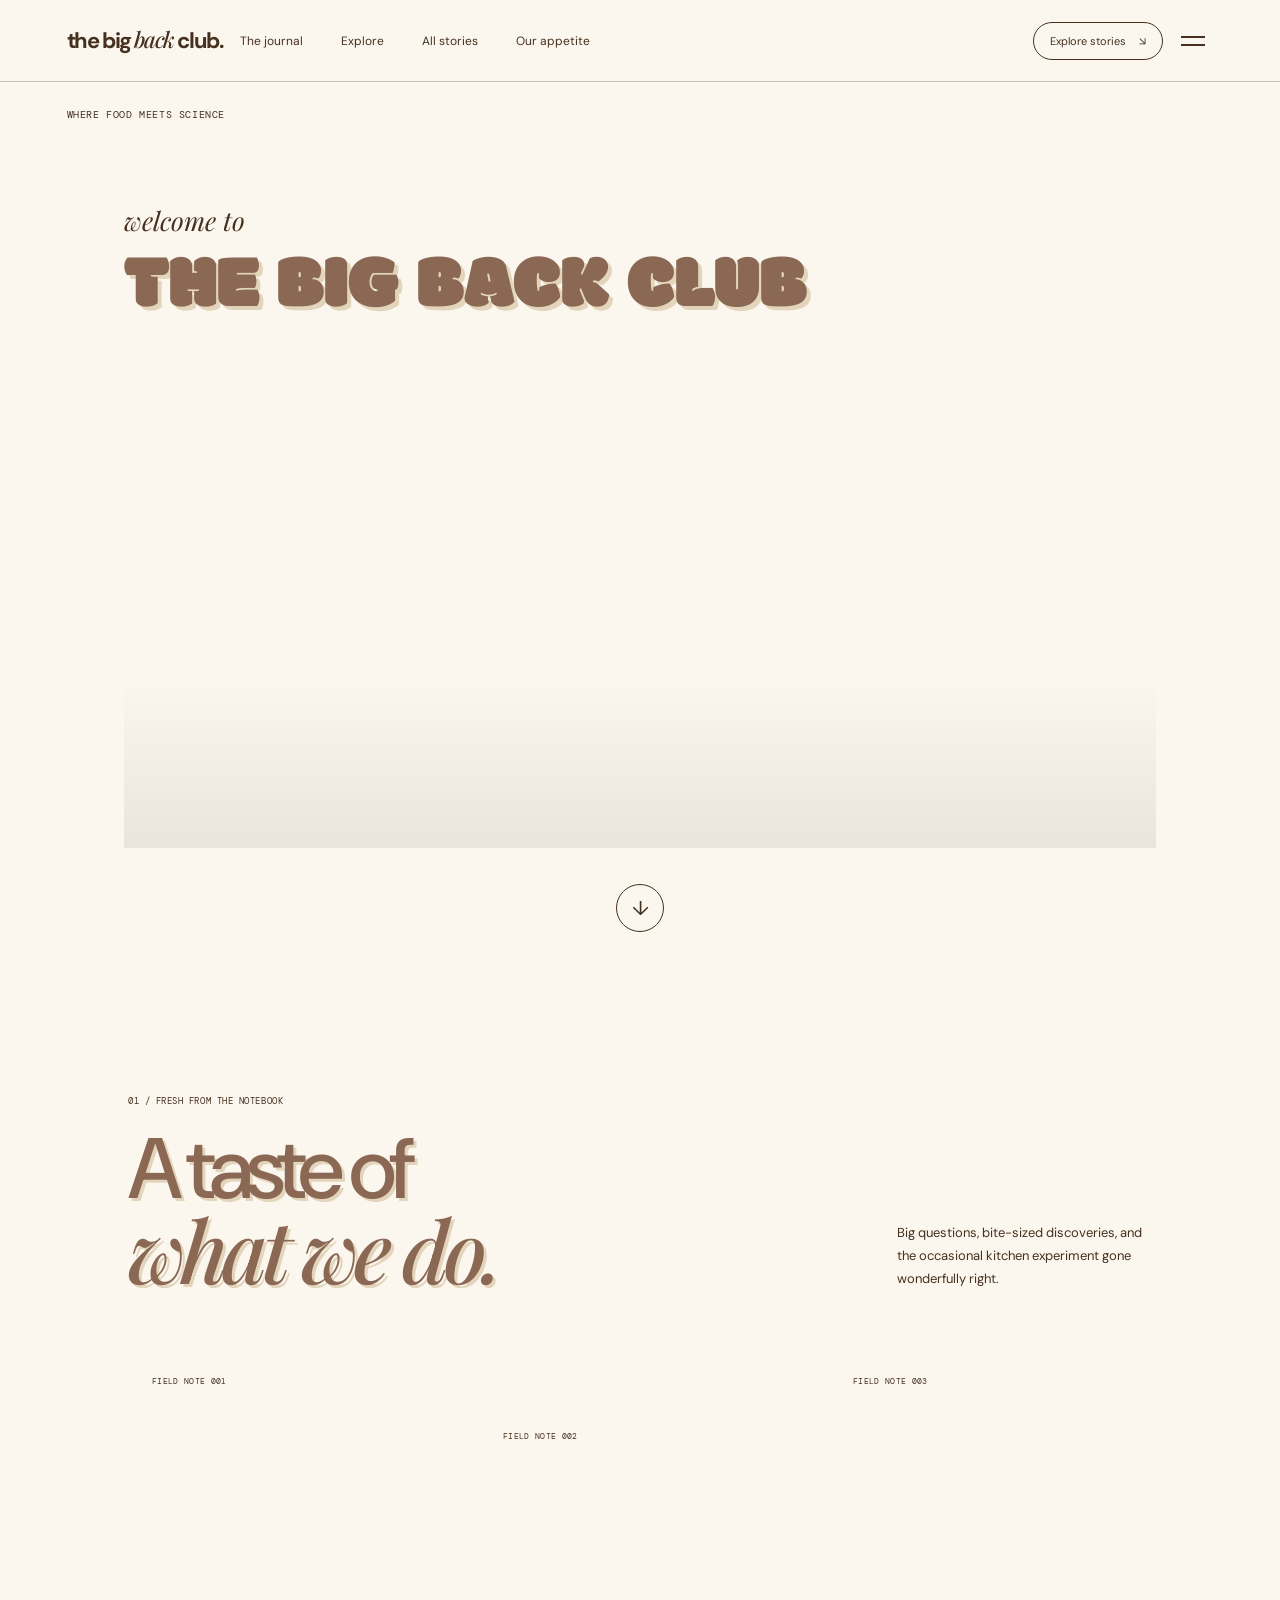
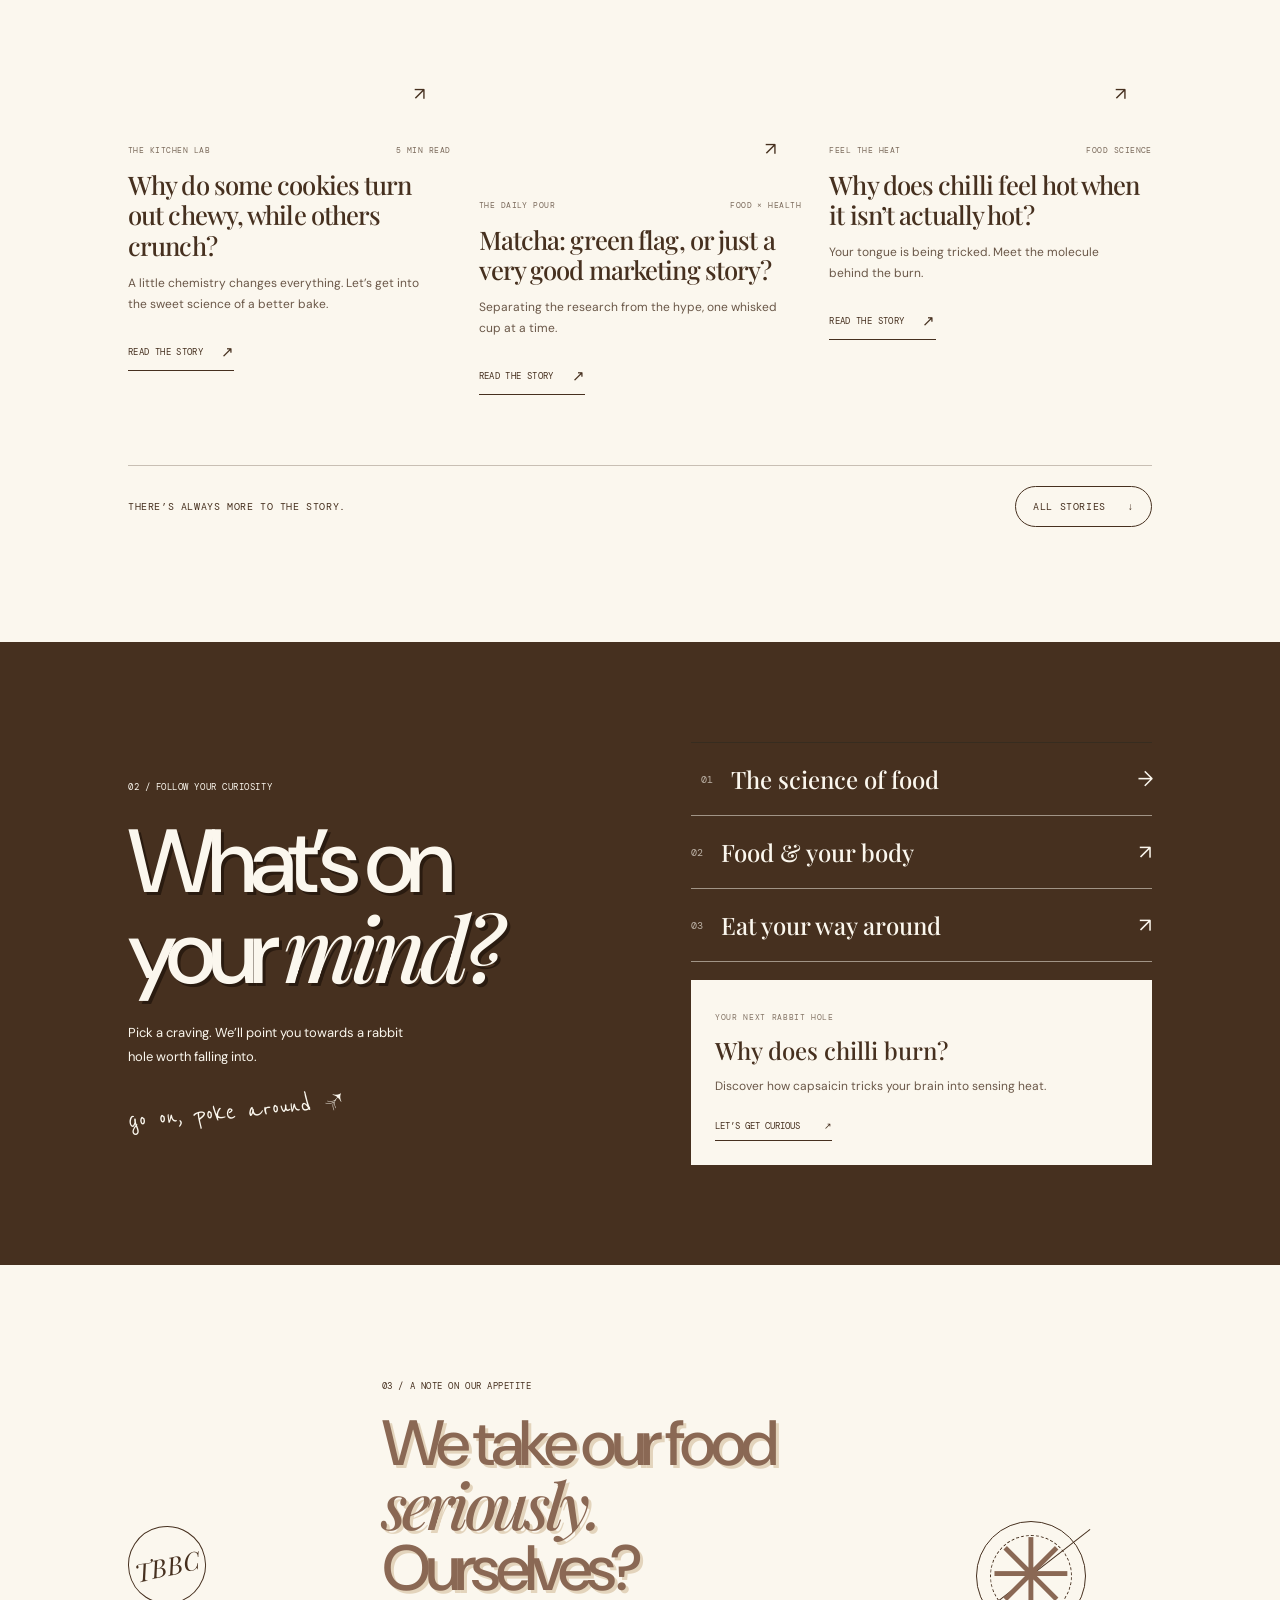
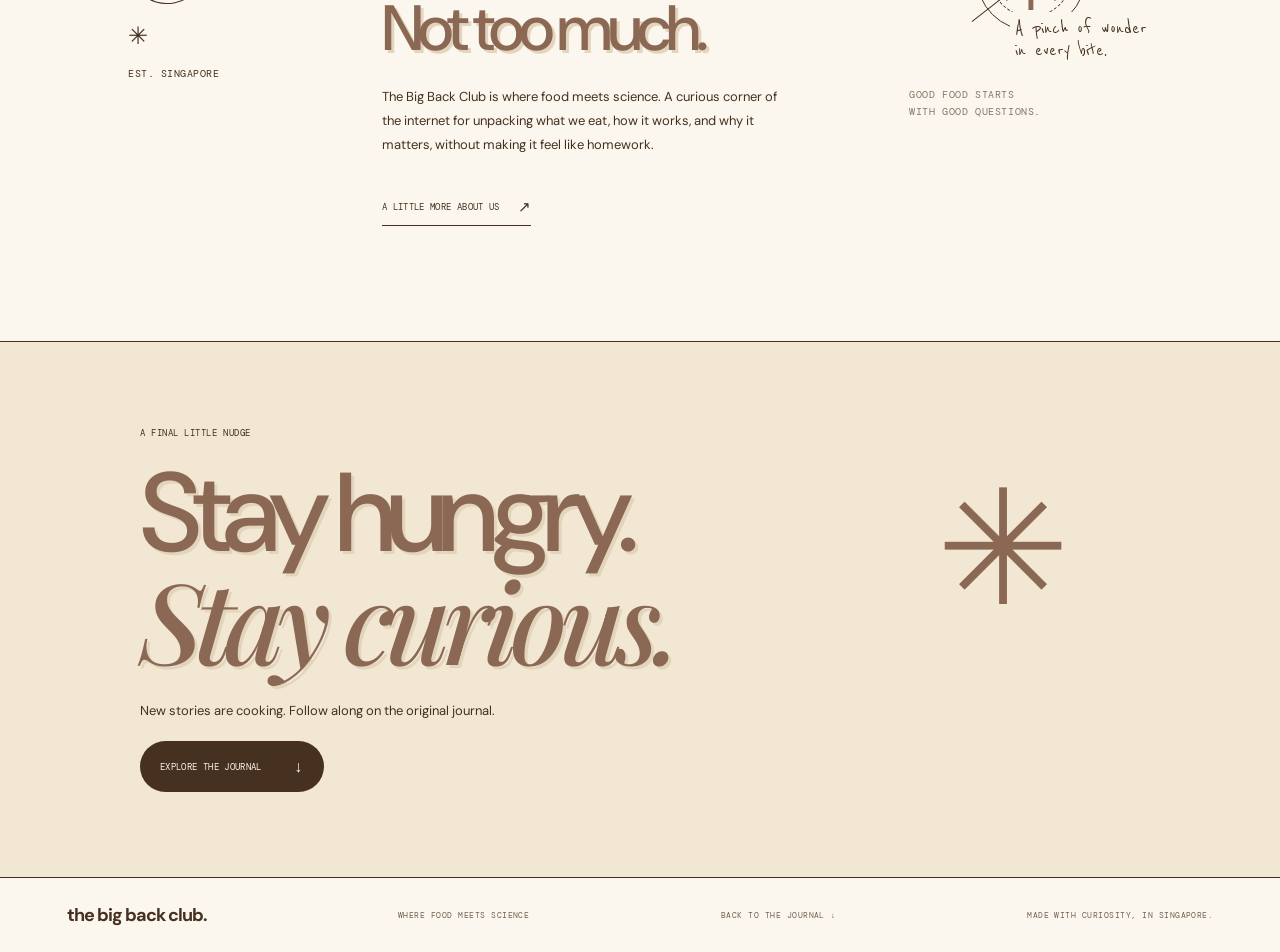
==== index.html @ 8339dbde "Beige and espresso theme, welcome title, side menu, scroll motion, wider reader" ====
<!doctype html>
<html lang="en">
<head>
  <meta charset="utf-8">
  <meta name="viewport" content="width=device-width, initial-scale=1">
  <meta name="theme-color" content="#FBF7EE">
  <meta name="description" content="The Big Back Club: where food meets science. Stories, experiments and ideas for curious eaters.">
  <title>The Big Back Club — Where food meets science</title>
  <link rel="preconnect" href="https://fonts.googleapis.com">
  <link rel="preconnect" href="https://fonts.gstatic.com" crossorigin>
  <link href="https://fonts.googleapis.com/css2?family=DM+Mono:wght@400;500&family=DM+Sans:wght@400;500;600;700&family=Playfair+Display:ital,wght@0,500;0,600;0,700;1,500;1,600&family=Modak&family=Reenie+Beanie&display=swap" rel="stylesheet">
  <link rel="stylesheet" href="styles.css">
  <script src="script.js" defer></script>
</head>
<body>
  <header class="site-header">
    <a class="wordmark" href="#home" aria-label="The Big Back Club home">the big <span>back</span> club<span class="wordmark-dot">.</span></a>
    <nav class="desktop-nav" aria-label="Main navigation">
      <a href="#latest">The journal</a>
      <a href="#explore">Explore</a>
      <a href="#archive">All stories</a>
      <a href="#about">Our appetite</a>
    </nav>
    <a class="header-cta" href="#latest">Explore stories <span>↘</span></a>
    <button class="menu-toggle" aria-label="Open navigation" aria-expanded="false"><span></span><span></span></button>
  </header>
  <main id="home">
    <section class="hero">
      <div class="hero-topline"><span>WHERE FOOD MEETS SCIENCE</span></div>
      <div class="hero-title-wrap">
        <h1><span class="welcome">welcome to</span><br><span class="bubble">the big back club</span></h1>
      </div>
      <div class="hero-visual">
        <div class="hero-photo" role="img" aria-label="Freshly baked golden cookies on a plate"></div>
      </div>
      <div class="hero-bottom"><a class="round-link" href="#latest" aria-label="Scroll to the stories">↓</a></div>
    </section>

    <section class="latest section-pad" id="latest">
      <div class="section-heading reveal">
        <div><span class="eyebrow">01 / FRESH FROM THE NOTEBOOK</span><h2>A taste of<br><em>what we do.</em></h2></div>
        <p>Big questions, bite-sized discoveries, and the occasional kitchen experiment gone wonderfully right.</p>
      </div>
      <div class="featured-grid">
        <article class="feature-card reveal" data-category="Food science">
          <a class="feature-image cookie-image" href="#latest" aria-label="Read the journal on WordPress"><span class="image-index">FIELD NOTE 001</span><span class="image-arrow">↗</span></a>
          <div class="card-meta"><span>THE KITCHEN LAB</span><span>5 MIN READ</span></div>
          <h3><a href="#latest">Why do some cookies turn out chewy, while others crunch?</a></h3>
          <p>A little chemistry changes everything. Let’s get into the sweet science of a better bake.</p>
          <a class="text-link" href="#latest">READ THE STORY <span>↗</span></a>
        </article>
        <article class="feature-card offset-card reveal" data-category="Food Health">
          <a class="feature-image matcha-image" href="#latest" aria-label="Explore food and health stories"><span class="image-index">FIELD NOTE 002</span><span class="image-arrow">↗</span></a>
          <div class="card-meta"><span>THE DAILY POUR</span><span>FOOD × HEALTH</span></div>
          <h3><a href="#latest">Matcha: green flag, or just a very good marketing story?</a></h3>
          <p>Separating the research from the hype, one whisked cup at a time.</p>
          <a class="text-link" href="#latest">READ THE STORY <span>↗</span></a>
        </article>
        <article class="feature-card reveal" data-category="Food science">
          <a class="feature-image chilli-image" href="#latest" aria-label="Explore the science of spicy food"><span class="image-index">FIELD NOTE 003</span><span class="image-arrow">↗</span></a>
          <div class="card-meta"><span>FEEL THE HEAT</span><span>FOOD SCIENCE</span></div>
          <h3><a href="#latest">Why does chilli feel hot when it isn’t actually hot?</a></h3>
          <p>Your tongue is being tricked. Meet the molecule behind the burn.</p>
          <a class="text-link" href="#latest">READ THE STORY <span>↗</span></a>
        </article>
      </div>
      <div class="latest-footer reveal"><span>THERE’S ALWAYS MORE TO THE STORY.</span><a href="#archive" class="outline-link">ALL STORIES <span>↓</span></a></div>
    </section>

    <section class="archive section-pad" id="archive" hidden>
      <div class="section-heading">
        <div><span class="eyebrow">ALL STORIES / <span class="archive-count"></span></span><h2>Every story,<br><em>in one place.</em></h2></div>
        <div class="archive-filters" role="group" aria-label="Filter stories by category"></div>
      </div>
      <div class="archive-grid"></div>
    </section>

    <section class="curiosity-section" id="explore">
      <div class="curiosity-inner">
        <div class="curiosity-copy reveal"><span class="eyebrow">02 / FOLLOW YOUR CURIOSITY</span><h2>What’s on<br>your <em>mind?</em></h2><p>Pick a craving. We’ll point you towards a rabbit hole worth falling into.</p><span class="hand-note">go on, poke around ↗</span></div>
        <div class="topic-picker reveal" role="group" aria-label="Choose a topic">
          <button class="topic-option active" data-topic="science"><span class="topic-number">01</span><span class="topic-title">The science of food</span><span class="topic-icon">↗</span></button>
          <button class="topic-option" data-topic="health"><span class="topic-number">02</span><span class="topic-title">Food & your body</span><span class="topic-icon">↗</span></button>
          <button class="topic-option" data-topic="travel"><span class="topic-number">03</span><span class="topic-title">Eat your way around</span><span class="topic-icon">↗</span></button>
          <div class="topic-result" aria-live="polite"><span class="result-label">YOUR NEXT RABBIT HOLE</span><p class="result-title">Why does chilli burn?</p><p class="result-description">Discover how capsaicin tricks your brain into sensing heat.</p><a class="result-link" href="#latest">LET’S GET CURIOUS <span>↗</span></a></div>
        </div>
      </div>
    </section>

    <section class="about-strip section-pad" id="about">
      <div class="about-mark reveal"><span>TBBC</span><span>✳</span><span>EST. SINGAPORE</span></div>
      <div class="about-copy reveal"><span class="eyebrow">03 / A NOTE ON OUR APPETITE</span><h2>We take our food<br><em>seriously.</em> Ourselves?<br>Not too much.</h2><p>The Big Back Club is where food meets science. A curious corner of the internet for unpacking what we eat, how it works, and why it matters, without making it feel like homework.</p><a class="text-link" href="#latest">A LITTLE MORE ABOUT US <span>↗</span></a></div>
      <div class="about-aside reveal"><div class="mini-illustration" aria-hidden="true"><span class="mini-sun">✳</span><span class="mini-circle"></span><span class="mini-line"></span><span class="mini-caption">A pinch of wonder<br>in every bite.</span></div><span class="aside-note">GOOD FOOD STARTS<br>WITH GOOD QUESTIONS.</span></div>
    </section>

    <section class="newsletter">
      <div class="newsletter-inner reveal"><span class="eyebrow">A FINAL LITTLE NUDGE</span><h2>Stay hungry.<br><em>Stay curious.</em></h2><p>New stories are cooking. Follow along on the original journal.</p><a class="dark-button" href="#latest">EXPLORE THE JOURNAL <span>↓</span></a><span class="newsletter-star" aria-hidden="true">✳</span></div>
    </section>
  </main>
  <footer class="site-footer"><a class="footer-wordmark" href="#home">the big back club<span>.</span></a><span>WHERE FOOD MEETS SCIENCE</span><a href="#latest">BACK TO THE JOURNAL ↓</a><span>MADE WITH CURIOSITY, IN SINGAPORE.</span></footer>
  <div class="cursor-note" aria-hidden="true">nice choice!</div>
</body>
</html>
---- styles.css ----
:root{--paper:#f7f4ec;--ink:#242820;--green:#d5e27d;--tomato:#e66b4e;--line:rgba(36,40,32,.22);--serif:"Playfair Display",Georgia,serif;--sans:"DM Sans",Arial,sans-serif;--mono:"DM Mono",monospace}*{box-sizing:border-box}html{scroll-behavior:smooth;scroll-padding-top:90px}body{margin:0;background:var(--paper);color:var(--ink);font-family:var(--sans);-webkit-font-smoothing:antialiased}a{color:inherit;text-decoration:none}button{font:inherit;color:inherit}.announcement{min-height:32px;padding:8px 5.2%;display:flex;align-items:center;gap:9px;background:var(--green);font:10px var(--mono);letter-spacing:.045em}.pulse{width:6px;height:6px;background:var(--ink);border-radius:50%;display:inline-block}.announcement-mark{margin-left:auto;opacity:.7}.site-header{height:82px;padding:0 5.2%;display:flex;align-items:center;justify-content:space-between;border-bottom:1px solid var(--line);position:sticky;top:0;background:rgba(247,244,236,.93);backdrop-filter:blur(12px);z-index:10}.wordmark{font-size:22px;font-weight:700;letter-spacing:-1.4px;line-height:.9}.wordmark span:first-child{font-family:var(--serif);font-style:italic;font-weight:500}.wordmark-dot,.footer-wordmark span{color:var(--tomato)}.desktop-nav{display:flex;gap:38px;font-size:12px}.desktop-nav a{position:relative}.desktop-nav a:after{content:"";position:absolute;bottom:-7px;left:0;width:100%;height:1px;background:var(--ink);transform:scaleX(0);transform-origin:right;transition:transform .3s}.desktop-nav a:hover:after{transform:scaleX(1);transform-origin:left}.header-cta{border:1px solid var(--ink);border-radius:50px;padding:11px 16px;font-size:11px;transition:background .25s,color .25s}.header-cta span{margin-left:10px}.header-cta:hover{background:var(--ink);color:var(--paper)}.menu-toggle{display:none;background:none;border:0}.hero{padding:26px 5.2% 48px;overflow:hidden}.hero-topline,.hero-caption,.card-meta,.eyebrow,.latest-footer,.aside-note,.site-footer>span,.site-footer>a:not(.footer-wordmark){font:10px var(--mono);letter-spacing:.06em}.hero-topline{display:flex;justify-content:space-between;align-items:center}.asterisk{color:var(--tomato);font-size:15px;margin-left:8px}.hero-title-wrap{display:flex;justify-content:space-between;align-items:flex-end;margin:54px 7% 32px 5%}.hero h1{font-size:clamp(76px,11.7vw,164px);font-weight:500;letter-spacing:-.095em;line-height:.79;margin:0}.hero h1 em,.section-heading h2 em,.curiosity-copy h2 em,.about-copy h2 em,.newsletter h2 em{font-family:var(--serif);font-weight:500;letter-spacing:-.07em}.hero h1 em{color:var(--tomato)}.hero-note{width:185px;position:relative;margin:0 3% 9px 0}.note-star{font-size:26px;color:var(--tomato)}.hero-note p{font-size:13px;line-height:1.65;margin:7px 0}.scribble-arrow{font-size:34px;position:absolute;right:-10px;bottom:-34px;transform:rotate(-12deg)}.hero-visual{position:relative;margin:0 5%}.hero-photo{height:clamp(250px,39vw,490px);background-image:linear-gradient(0deg,rgba(25,28,20,.08),transparent 35%),url("https://images.unsplash.com/photo-1499636136210-6f4ee915583e?auto=format&fit=crop&w=2000&q=88");background-size:cover;background-position:center 52%;position:relative;overflow:hidden;transition:background-size .5s}.photo-stamp{position:absolute;top:7%;left:5%;width:100px;height:100px;border-radius:50%;background:var(--green);display:flex;flex-direction:column;align-items:center;justify-content:center;font-size:12px;font-weight:700;line-height:1.1;transform:rotate(-13deg);box-shadow:0 0 0 1px rgba(36,40,32,.18)}.stamp-small{font:6px var(--mono);margin-top:7px}.hero-caption{display:flex;justify-content:space-between;margin-top:12px;font-size:9px}.orbit-label{position:absolute;right:-5%;top:45%;border:1px solid var(--ink);background:var(--paper);width:74px;height:74px;border-radius:50%;display:grid;place-content:center;text-align:center;font:10px var(--mono);line-height:1.2;transform:rotate(12deg)}.hero-bottom{display:flex;align-items:center;justify-content:space-between;margin:36px 5% 0}.hero-bottom p{font-size:14px;line-height:1.6;margin:0}.hero-bottom p em{font-family:var(--serif);font-size:17px}.round-link{width:48px;height:48px;border:1px solid var(--ink);border-radius:50%;display:grid;place-items:center;font-size:20px;transition:transform .3s,background .3s}.round-link:hover{transform:translateY(4px);background:var(--green)}.ticker{overflow:hidden;background:var(--green);padding:15px 0;white-space:nowrap;border-top:1px solid var(--ink);border-bottom:1px solid var(--ink)}.ticker-track{display:flex;justify-content:space-around;align-items:center;gap:30px;min-width:max-content;animation:marquee 26s linear infinite;font:11px var(--mono);letter-spacing:.12em}.ticker-track b{font-size:17px;font-weight:400;color:var(--tomato)}@keyframes marquee{to{transform:translateX(-25%)}}.section-pad{padding:115px 10%}.section-heading{display:flex;align-items:flex-end;justify-content:space-between;margin-bottom:58px}.eyebrow{display:block;font-size:9px;margin-bottom:22px}.section-heading h2,.curiosity-copy h2,.about-copy h2,.newsletter h2{font-size:clamp(48px,6.7vw,86px);font-weight:500;letter-spacing:-.075em;line-height:.94;margin:0}.section-heading h2 em,.about-copy h2 em{color:var(--tomato)}.section-heading>p{max-width:255px;font-size:13px;line-height:1.8;margin:0 0 5px}.featured-grid{display:grid;grid-template-columns:repeat(3,minmax(0,1fr));gap:28px}.feature-card{min-width:0}.offset-card{margin-top:55px}.feature-image{display:block;position:relative;aspect-ratio:4/4.6;overflow:hidden;background-size:cover;background-position:center;transition:transform .5s}.feature-image:before{content:"";position:absolute;inset:0;background:rgba(36,40,32,0);transition:background .35s}.feature-image:hover:before{background:rgba(36,40,32,.08)}.feature-image:hover{transform:translateY(-5px)}.cookie-image{background-image:url("https://images.unsplash.com/photo-1499636136210-6f4ee915583e?auto=format&fit=crop&w=900&q=85")}.matcha-image{background-image:url("https://images.unsplash.com/photo-1515823064-d6e0c04616a7?auto=format&fit=crop&w=900&q=85")}.chilli-image{background-image:url("https://images.unsplash.com/photo-1588252303782-cb80119abd6d?auto=format&fit=crop&w=900&q=85")}.image-index{position:absolute;top:14px;left:14px;background:var(--paper);padding:8px 10px;font:8px var(--mono);letter-spacing:.04em}.image-arrow{position:absolute;right:13px;bottom:13px;width:36px;height:36px;display:grid;place-items:center;border-radius:50%;background:var(--green);font-size:18px;transition:transform .25s}.feature-image:hover .image-arrow{transform:rotate(45deg)}.card-meta{display:flex;justify-content:space-between;gap:8px;font-size:8px;opacity:.7;margin-top:20px}.feature-card h3{font:500 clamp(20px,2vw,27px)/1.2 var(--serif);letter-spacing:-.035em;margin:14px 0 10px}.feature-card h3 a:hover{color:#a94a34}.feature-card>p{font-size:12px;line-height:1.75;opacity:.8;max-width:300px}.text-link{display:inline-flex;gap:18px;align-items:center;font:9px var(--mono);letter-spacing:.04em;border-bottom:1px solid var(--ink);padding:0 0 8px;margin-top:15px}.text-link span{font-size:15px;transition:transform .2s}.text-link:hover span{transform:translate(3px,-3px)}.latest-footer{margin-top:70px;padding-top:20px;border-top:1px solid var(--line);display:flex;align-items:center;justify-content:space-between}.outline-link{border:1px solid var(--ink);padding:13px 17px;border-radius:40px;transition:background .25s,color .25s}.outline-link span{margin-left:15px}.outline-link:hover{background:var(--ink);color:var(--paper)}.curiosity-section{background:var(--tomato);padding:100px 10%;position:relative;overflow:hidden}.curiosity-inner{max-width:1100px;margin:auto;display:grid;grid-template-columns:1fr 1fr;gap:10%;align-items:center;position:relative}.curiosity-copy .eyebrow{margin-bottom:27px}.curiosity-copy h2{font-size:clamp(58px,7vw,92px)}.curiosity-copy h2 em{color:var(--paper)}.curiosity-copy>p{max-width:300px;font-size:13px;line-height:1.8;margin-top:26px}.hand-note{display:inline-block;font:italic 16px var(--serif);transform:rotate(-5deg);margin-top:15px}.topic-picker{border-top:1px solid rgba(36,40,32,.45)}.topic-option{width:100%;display:flex;align-items:center;gap:18px;text-align:left;padding:20px 0;background:none;border:0;border-bottom:1px solid rgba(36,40,32,.45);cursor:pointer;transition:padding .25s}.topic-option:hover,.topic-option.active{padding-left:10px}.topic-number{font:10px var(--mono);opacity:.65}.topic-title{font:500 clamp(18px,2vw,24px) var(--serif);flex:1}.topic-icon{font-size:20px;transition:transform .2s}.topic-option.active .topic-icon{transform:rotate(45deg)}.topic-result{padding:24px;background:var(--paper);margin-top:18px;transition:transform .3s}.result-label{font:8px var(--mono);letter-spacing:.08em;opacity:.65}.result-title{font:500 24px/1.15 var(--serif);margin:12px 0 7px}.result-description{font-size:12px;line-height:1.6;opacity:.8}.result-link{display:inline-flex;justify-content:space-between;gap:24px;font:9px var(--mono);border-bottom:1px solid var(--ink);padding-bottom:8px;margin-top:12px}.decor-doodle{position:absolute;font:italic 250px var(--serif);opacity:.09;right:-8%;bottom:-20%;transform:rotate(15deg);pointer-events:none}.about-strip{display:grid;grid-template-columns:.6fr 1.5fr .8fr;gap:7%;align-items:center}.about-mark{display:flex;flex-direction:column;gap:10px;align-items:flex-start;font:10px var(--mono);letter-spacing:.05em}.about-mark span:first-child{font-size:25px;font-family:var(--serif);font-style:italic;border:1px solid var(--ink);border-radius:50%;width:78px;height:78px;display:grid;place-items:center;transform:rotate(-12deg)}.about-mark span:nth-child(2){font-size:24px;color:var(--tomato);margin:6px 0}.about-copy h2{font-size:clamp(40px,5vw,65px)}.about-copy>p{font-size:13px;line-height:1.85;max-width:410px;margin:25px 0}.about-aside{align-self:stretch;display:flex;flex-direction:column;justify-content:center;gap:20px}.mini-illustration{height:180px;position:relative;display:grid;place-items:center}.mini-circle{width:110px;height:110px;border:1px solid var(--ink);border-radius:50%;position:absolute}.mini-circle:after{content:"";position:absolute;inset:13px;border:1px dashed var(--ink);border-radius:50%}.mini-sun{font-size:100px;color:var(--green);z-index:1;text-shadow:1px 1px var(--ink),-1px -1px var(--ink)}.mini-line{position:absolute;width:150px;height:1px;background:var(--ink);transform:rotate(-38deg)}.mini-caption{position:absolute;bottom:0;right:0;background:var(--paper);font:italic 13px/1.35 var(--serif);padding:5px}.aside-note{font-size:8px;line-height:1.7;opacity:.65}.newsletter{background:var(--green);padding:85px 10%;border-top:1px solid var(--ink);border-bottom:1px solid var(--ink)}.newsletter-inner{max-width:1000px;margin:auto;position:relative}.newsletter h2{font-size:clamp(64px,9vw,112px)}.newsletter h2 em{color:var(--tomato)}.newsletter-inner>p{font-size:13px;margin:22px 0}.dark-button{display:inline-flex;align-items:center;gap:32px;background:var(--ink);color:var(--paper);border-radius:40px;padding:15px 20px;font:9px var(--mono);letter-spacing:.04em;transition:transform .25s,background .25s}.dark-button:hover{transform:translateY(-3px);background:#444a3a}.dark-button span{font-size:16px}.newsletter-star{position:absolute;right:7%;top:5%;font-size:clamp(80px,13vw,160px);color:var(--tomato);animation:slowspin 28s linear infinite}@keyframes slowspin{to{transform:rotate(360deg)}}.site-footer{padding:25px 5.2%;display:flex;align-items:center;justify-content:space-between;gap:20px;flex-wrap:wrap}.footer-wordmark{font-size:18px;font-weight:700;letter-spacing:-1px}.site-footer>span,.site-footer>a:not(.footer-wordmark){font-size:8px;opacity:.75}.cursor-note{position:fixed;z-index:20;bottom:20px;right:20px;background:var(--ink);color:var(--paper);padding:10px 14px;border-radius:30px;font:10px var(--mono);opacity:0;transform:translateY(8px);pointer-events:none;transition:opacity .2s,transform .2s}.cursor-note.show{opacity:1;transform:translateY(0)}.reveal{opacity:0;transform:translateY(24px);transition:opacity .75s ease,transform .75s cubic-bezier(.2,.7,.2,1)}.reveal.is-visible{opacity:1;transform:translateY(0)}.feature-card:nth-child(2){transition-delay:.1s}.feature-card:nth-child(3){transition-delay:.2s}@media(min-width:1200px){.hero h1{font-size:clamp(150px,11vw,190px)}}@media(max-width:800px){.section-pad{padding:85px 7%}.hero{padding-left:5%;padding-right:5%}.hero-title-wrap{margin:48px 2% 30px}.hero-note{width:155px;margin-right:0}.hero h1{font-size:clamp(70px,12vw,110px)}.hero-visual{margin:0 2%}.hero-photo{height:380px}.featured-grid{gap:18px}.feature-card h3{font-size:22px}.curiosity-section{padding:80px 7%}.about-strip{grid-template-columns:.5fr 1.5fr;gap:30px}.about-aside{grid-column:2;display:grid;grid-template-columns:1fr 1fr;align-items:center}.mini-illustration{height:140px}.site-footer{justify-content:center;text-align:center}.site-footer>*{flex:0 0 40%}}@media(max-width:600px){.announcement{font-size:8px;padding:8px 4%}.announcement-mark{font-size:7px}.site-header{height:68px;padding:0 5%}.wordmark{font-size:20px}.desktop-nav{display:none;position:absolute;top:67px;left:0;right:0;background:var(--paper);padding:24px 5%;border-bottom:1px solid var(--line);flex-direction:column;gap:22px}.desktop-nav.open{display:flex}.header-cta{font-size:9px;padding:10px 12px;margin-left:auto;margin-right:12px}.header-cta span{margin-left:4px}.menu-toggle{display:flex;width:28px;height:30px;flex-direction:column;justify-content:center;gap:6px;padding:0}.menu-toggle span{height:1px;width:22px;background:var(--ink);display:block}.hero{padding-top:22px;padding-bottom:35px}.hero-topline{font-size:8px}.hero-topline>span:last-child{max-width:45%;text-align:right}.hero-title-wrap{display:block;margin:47px 1% 24px}.hero h1{font-size:clamp(72px,16vw,105px)}.hero-note{width:205px;margin:28px 0 0 auto}.hero-note p{font-size:12px}.scribble-arrow{right:-4px;bottom:-22px}.hero-photo{height:300px;background-position:55% center}.photo-stamp{width:78px;height:78px;top:6%;left:4%;font-size:10px}.stamp-small{font-size:5px}.hero-caption{font-size:7px;gap:8px}.hero-caption span:nth-child(2){max-width:45%;text-align:center}.orbit-label{width:58px;height:58px;font-size:8px;right:-3%;top:auto;bottom:13%}.hero-bottom{margin:27px 1% 0}.hero-bottom p{font-size:12px}.hero-bottom p em{font-size:15px}.round-link{width:40px;height:40px}.ticker{padding:12px 0}.ticker-track{font-size:9px;gap:20px}.section-pad{padding:72px 6%}.section-heading{display:block;margin-bottom:35px}.section-heading h2{font-size:64px}.section-heading>p{margin-top:22px;max-width:300px}.featured-grid{grid-template-columns:1fr;gap:42px}.offset-card{margin-top:0}.feature-image{aspect-ratio:1.18}.card-meta{margin-top:15px}.feature-card h3{font-size:28px;max-width:400px}.feature-card>p{font-size:13px}.latest-footer{margin-top:45px;align-items:flex-start;gap:15px;font-size:8px}.outline-link{font-size:8px;padding:12px;white-space:nowrap}.outline-link span{margin-left:6px}.curiosity-section{padding:70px 6%}.curiosity-inner{grid-template-columns:1fr;gap:40px}.curiosity-copy h2{font-size:74px}.curiosity-copy>p{margin-top:18px}.topic-title{font-size:22px}.decor-doodle{font-size:170px;right:-7%;bottom:36%}.about-strip{grid-template-columns:1fr;gap:25px;padding-top:75px;padding-bottom:75px}.about-mark{flex-direction:row;align-items:center;gap:12px}.about-mark span:first-child{width:60px;height:60px;font-size:20px}.about-mark span:nth-child(2){margin:0}.about-copy h2{font-size:55px}.about-copy>p{font-size:13px}.about-aside{grid-column:auto;grid-template-columns:1fr 1fr;gap:15px}.mini-illustration{height:140px}.newsletter{padding:65px 6%}.newsletter h2{font-size:72px}.newsletter-star{font-size:75px;right:0;top:0}.newsletter-inner>p{max-width:240px;line-height:1.7}.site-footer{padding:25px 6%;gap:20px}.site-footer>*{flex-basis:42%}.site-footer>span,.site-footer>a:not(.footer-wordmark){font-size:7px}.reveal{transform:translateY(16px)}}@media(prefers-reduced-motion:reduce){*,*:before,*:after{scroll-behavior:auto!important;animation-duration:.01ms!important;animation-iteration-count:1!important;transition-duration:.01ms!important}.reveal{opacity:1;transform:none}}
/* Custom article reader: WordPress provides the writing, this site owns the reading experience. */
.reader-loading{min-height:55vh;padding:12vh 10%;display:flex;flex-direction:column;align-items:flex-start;justify-content:center}
.reader-loading h1{font:500 clamp(42px,7vw,88px)/.98 var(--serif);letter-spacing:-.06em;max-width:850px}
.reader-loading p{max-width:500px;line-height:1.8}
.reader-page{padding:26px 0 0}
.reader-topline{padding:0 6%;display:flex;justify-content:space-between;gap:20px;font:9px var(--mono);letter-spacing:.07em}
.reader-topline a{border-bottom:1px solid var(--ink);padding-bottom:7px}
.reader-heading{max-width:940px;padding:90px 8% 55px;margin:auto}
.reader-heading .eyebrow{margin-bottom:28px}
.reader-heading h1{font:500 clamp(48px,8vw,104px)/.98 var(--serif);letter-spacing:-.065em;margin:0;max-width:1000px}
.reader-deck{font-size:clamp(15px,1.6vw,19px);line-height:1.8;max-width:660px;margin:28px 0}
.reader-byline{display:flex;justify-content:space-between;gap:15px;border-top:1px solid var(--line);padding-top:16px;margin-top:35px;font:9px var(--mono);letter-spacing:.07em}
.reader-cover{margin:0 6%;height:clamp(260px,52vw,650px);overflow:hidden;background:#e7e2d7}
.reader-cover img{width:100%;height:100%;object-fit:cover;display:block}
.reader-content-wrap{display:grid;grid-template-columns:minmax(120px, .55fr) minmax(0, 1.4fr);gap:8%;max-width:1020px;margin:85px auto 100px;padding:0 7%}
.reader-side-note{align-self:start;position:sticky;top:115px;display:flex;flex-direction:column;gap:18px;font:9px var(--mono);letter-spacing:.06em}
.reader-side-note span:nth-child(2){font:italic 17px/1.45 var(--serif);letter-spacing:0}
.reader-side-note a{margin-top:8px;border-bottom:1px solid var(--ink);padding-bottom:8px;width:max-content}
.reader-content{font-size:17px;line-height:1.9;overflow-wrap:anywhere}
.reader-content>*:first-child{margin-top:0}
.reader-content p{margin:0 0 1.6em}
.reader-content h2{font:500 clamp(30px,4vw,45px)/1.12 var(--serif);letter-spacing:-.04em;margin:2em 0 .65em}
.reader-content h3{font:500 27px/1.2 var(--serif);margin:1.7em 0 .6em}
.reader-content a{color:#a94a34;text-decoration:underline;text-underline-offset:3px}
.reader-content img{max-width:100%;height:auto}
.reader-content figure{margin:2em 0}
.reader-content figcaption{font:10px var(--mono);line-height:1.6;opacity:.7;margin-top:8px}
.reader-content blockquote{border-left:2px solid var(--tomato);padding:4px 0 4px 22px;margin:2em 0;font:italic 23px/1.5 var(--serif)}
.reader-content ul,.reader-content ol{padding-left:1.4em;margin:0 0 1.6em}
.reader-content li{padding-left:.3em;margin:.35em 0}
.reader-content table{border-collapse:collapse;max-width:100%;font-size:14px}
.reader-content th,.reader-content td{border:1px solid var(--line);padding:8px;text-align:left}
.reader-content iframe{max-width:100%}
.reader-end{background:var(--green);padding:65px 8%;display:flex;align-items:center;justify-content:center;flex-direction:column;text-align:center;gap:15px;border-top:1px solid var(--ink)}
.reader-end-star{font-size:45px;color:var(--tomato)}
.reader-end p{font:italic clamp(28px,4vw,46px) var(--serif);margin:0 0 8px}
.reader-end .dark-button{margin-top:5px}
@media(max-width:650px){.reader-topline{font-size:8px;padding:0 5%}.reader-topline span{max-width:45%;text-align:right}.reader-heading{padding:65px 6% 38px}.reader-heading h1{font-size:clamp(43px,12vw,68px)}.reader-deck{font-size:15px}.reader-byline{font-size:8px}.reader-cover{margin:0 5%;height:300px}.reader-content-wrap{display:block;margin:55px auto 65px;padding:0 7%}.reader-side-note{position:static;display:grid;grid-template-columns:1fr 1fr;align-items:center;margin-bottom:35px;padding-bottom:18px;border-bottom:1px solid var(--line)}.reader-side-note a{grid-column:1/-1}.reader-content{font-size:16px}.reader-loading{padding:10vh 7%}}


/* ===== Theme v2: lighter blue, cream lettering, navy shadow (chunky + handwritten) ===== */
:root{--paper:#A9C0D8;--ink:#18263E;--green:#FFFBF0;--tomato:#FFFBF0;--navy:#38547A;--line:rgba(24,38,62,.28);--display:"Modak","Playfair Display",Georgia,sans-serif;--hand:"Reenie Beanie","Playfair Display",cursive}
body{background:var(--paper)}
.site-header{background:rgba(169,192,216,.93)}
.wordmark-dot,.footer-wordmark span,.asterisk,.note-star,.ticker-track b,.about-mark span:nth-child(2),.reader-end-star{color:var(--ink)}
.hero h1{font-family:var(--display);font-style:normal;font-weight:400;text-transform:uppercase;letter-spacing:0;line-height:.98;color:var(--green);text-shadow:5px 5px 0 var(--navy);font-size:clamp(56px,8.4vw,124px)}
.hero h1 em{font-family:var(--display);font-style:normal;font-weight:400;letter-spacing:0;color:var(--green)}
.hero-note p,.hand-note,.mini-caption,.aside-note{font-family:var(--hand);font-style:normal}
.hero-note p{font-size:22px;line-height:1.1}
.hand-note{font-size:30px;line-height:1}
.hero-note p i{font-style:normal;text-decoration:underline wavy;text-decoration-thickness:1px}
.section-heading h2,.curiosity-copy h2,.about-copy h2,.newsletter h2{text-shadow:3px 3px 0 var(--navy);color:var(--green)}
.section-heading h2 em,.curiosity-copy h2 em,.about-copy h2 em,.newsletter h2 em{color:var(--green)}
.feature-card h3 a:hover{color:var(--navy)}
.photo-stamp{background:var(--green);color:var(--ink);box-shadow:0 0 0 2px var(--ink)}
.image-arrow{background:var(--green)}
.curiosity-section{background:var(--navy)}
.curiosity-section,.curiosity-section .eyebrow,.curiosity-section p,.curiosity-section .topic-option,.curiosity-section .topic-result{color:var(--green)}
.curiosity-section .topic-option{border-bottom-color:rgba(255,251,240,.5)}
.curiosity-section .curiosity-copy h2{text-shadow:3px 3px 0 var(--ink)}
.curiosity-section a,.curiosity-section .result-link{color:var(--green)}
.newsletter{background:#8EA9C6}
.newsletter-star{color:var(--green)}
.ticker{background:var(--green);color:var(--ink)}
.dark-button:hover{background:var(--navy)}
.mini-sun{color:var(--green);text-shadow:1px 1px var(--ink),-1px -1px var(--ink)}
.reader-content a{color:var(--navy)}
.reader-content blockquote{border-left-color:var(--navy)}
.reader-cover{background:#8EA9C6}
.reader-end{background:var(--green)}
.cursor-note{background:var(--ink);color:var(--green)}
@media(max-width:900px){.hero h1{font-size:clamp(56px,13vw,100px)}}
@media(max-width:560px){.hero h1{font-size:clamp(52px,17vw,88px);text-shadow:4px 4px 0 var(--navy)}}
.aside-note{font-family:var(--mono);font-size:10px}
.mini-caption{font-size:22px;line-height:1}
.curiosity-section .topic-result,.curiosity-section .topic-result p,.curiosity-section .topic-result .result-link,.curiosity-section .topic-result span{color:var(--ink)}

/* ===== All stories archive ===== */
.archive[hidden],.archive-grid .feature-card[hidden]{display:none}
.archive-grid{display:grid;grid-template-columns:repeat(auto-fill,minmax(250px,1fr));gap:48px 28px;margin-top:48px}
.archive-filters{display:flex;flex-wrap:wrap;gap:8px;align-self:flex-end;max-width:420px;justify-content:flex-end}
.archive-chip{font:11px var(--mono);letter-spacing:.04em;padding:8px 14px;border:1px solid var(--ink);border-radius:50px;background:none;color:var(--ink);cursor:pointer}
.archive-chip.active,.archive-chip:hover{background:var(--ink);color:var(--green)}
.archive-grid .feature-card{margin:0}

/* ===== Theme v3: very light beige, light espresso titles, dark espresso small text ===== */
:root{--paper:#FBF7EE;--ink:#46301F;--title:#8A6854;--green:#FBF7EE;--tomato:#8A6854;--navy:#46301F;--soft:#F1E7D3;--line:rgba(70,48,31,.28)}
.site-header{background:rgba(251,247,238,.93)}
.hero h1,.hero h1 em{color:var(--title)}
.hero h1{text-shadow:4px 4px 0 #E3D4BC}
.section-heading h2,.curiosity-copy h2,.about-copy h2,.newsletter h2,.section-heading h2 em,.about-copy h2 em,.newsletter h2 em{color:var(--title);text-shadow:3px 3px 0 #E3D4BC}
.curiosity-section .curiosity-copy h2,.curiosity-section .curiosity-copy h2 em{color:var(--green);text-shadow:3px 3px 0 #2A1B10}
.curiosity-section .topic-option{border-bottom-color:rgba(251,247,238,.5)}
.newsletter,.reader-cover,.ticker{background:var(--soft)}
.newsletter-star,.mini-sun{color:var(--title)}
.mini-sun{text-shadow:none}
.reader-end{background:var(--soft)}
.reader-content a,.feature-card h3 a:hover{color:var(--title)}
.reader-content blockquote{border-left-color:var(--title)}
.dark-button:hover{background:var(--title)}
.photo-stamp{background:var(--paper)}
.image-arrow{background:var(--paper)}
@media(max-width:560px){.hero h1{text-shadow:3px 3px 0 #E3D4BC}}
.hero h1 .welcome{display:inline-block;font-family:"Playfair Display",Georgia,serif;font-style:italic;font-weight:400;text-transform:none;letter-spacing:0;color:var(--ink);text-shadow:none;font-size:.34em;line-height:1.4;margin-bottom:.2em}
.hero h1{font-size:clamp(48px,6vw,92px)}
.ticker{overflow:hidden}
body{overflow-x:clip}
@media(max-width:900px){.hero h1{font-size:clamp(48px,12vw,92px)}}
@media(max-width:560px){.hero h1{font-size:clamp(44px,15vw,80px)}}

/* ===== Scroll motion ===== */
.scroll-progress{position:fixed;top:0;left:0;height:3px;width:100%;background:var(--title);transform-origin:0 50%;transform:scaleX(0);z-index:60;pointer-events:none}
.hero-topline{justify-content:flex-start}
.hero-bottom{justify-content:center}
.hero h1 .welcome,.hero h1 .bubble{display:inline-block}
.hero h1 .bubble{animation:none}
.js-motion .hero h1 .welcome{opacity:0;animation:wIn .8s .1s ease forwards}
.js-motion .hero h1 .bubble{opacity:0;animation:bIn 1s .35s cubic-bezier(.2,.9,.25,1.2) forwards}
@keyframes wIn{from{opacity:0;transform:translateY(12px)}to{opacity:1;transform:none}}
@keyframes bIn{from{opacity:0;transform:translateY(40px) scale(.92)}to{opacity:1;transform:none}}
.js-motion .reveal{transition-delay:var(--d,0s)}
.js-motion .section-heading h2{display:inline-block}
.js-motion .feature-image,.js-motion .hero-photo{will-change:transform}
.js-motion .reveal .feature-image{clip-path:inset(0 0 12% 0);transition:clip-path 1s cubic-bezier(.2,.7,.2,1)}
.js-motion .reveal.is-visible .feature-image{clip-path:inset(0)}
.js-motion .hero-photo{transform:translate3d(0,var(--py,0px),0) scale(var(--ps,1))}
.round-link{animation:nudge 2.2s ease-in-out infinite}
@keyframes nudge{50%{transform:translateY(6px)}}
@media(prefers-reduced-motion:reduce){.scroll-progress{display:none}.round-link{animation:none}.js-motion .hero h1 .welcome,.js-motion .hero h1 .bubble{opacity:1;animation:none}.js-motion .reveal .feature-image{clip-path:none}.js-motion .hero-photo{transform:none}}

/* ===== Sidebar menu (all widths) ===== */
.menu-toggle{display:flex!important;width:32px;height:30px;flex-direction:column;justify-content:center;gap:6px;padding:0;cursor:pointer}
.menu-toggle span{height:2px;width:24px;background:var(--ink);display:block;transition:transform .3s}
.site-header{gap:18px}
.side-drawer{position:fixed;top:0;right:0;height:100%;width:min(340px,86vw);background:var(--paper);border-left:1px solid var(--line);padding:28px 32px;z-index:80;transform:translateX(102%);transition:transform .45s cubic-bezier(.2,.7,.2,1);display:flex;flex-direction:column;visibility:hidden}
.side-drawer.open{transform:none;visibility:visible}
.side-drawer nav{display:flex;flex-direction:column;gap:6px;margin-top:40px}
.side-drawer nav a{font:400 34px/1.2 var(--display);color:var(--title);text-shadow:2px 2px 0 #E3D4BC;padding:8px 0;text-transform:uppercase}
.side-drawer nav a:hover,.side-drawer nav a:focus-visible{color:var(--ink)}
.drawer-close{align-self:flex-end;background:none;border:0;font-size:40px;line-height:1;color:var(--ink);cursor:pointer}
.drawer-scrim{position:fixed;inset:0;background:rgba(70,48,31,.35);opacity:0;pointer-events:none;transition:opacity .35s;z-index:70}
.drawer-scrim.open{opacity:1;pointer-events:auto}
.drawer-open{overflow:hidden}
.desktop-nav.open{display:none}
@media(min-width:901px){.header-cta{margin-left:auto}}

/* ===== Wider reader ===== */
.reader-heading{max-width:1180px;padding:70px 5% 40px}
.reader-heading h1{max-width:1100px}
.reader-deck{max-width:820px}
.reader-topline{padding:0 5%}
.reader-content-wrap{display:block;max-width:1000px;margin:56px auto 80px;padding:0 5%}
.reader-content{font-size:clamp(17px,1.5vw,20px);line-height:1.8}
.reader-cover{max-width:1180px;margin:0 auto;padding:0 5%}
.reader-cover img{border-radius:2px}
@media(max-width:560px){.reader-heading{padding:50px 5% 30px}.reader-content-wrap{padding:0 5%;margin:36px auto 56px}.reader-content{font-size:17px}}
.reader-cover{max-width:1000px}
.reader-cover img{height:auto;max-height:520px;object-fit:cover}
@media(max-width:560px){.reader-cover img{max-height:360px}}
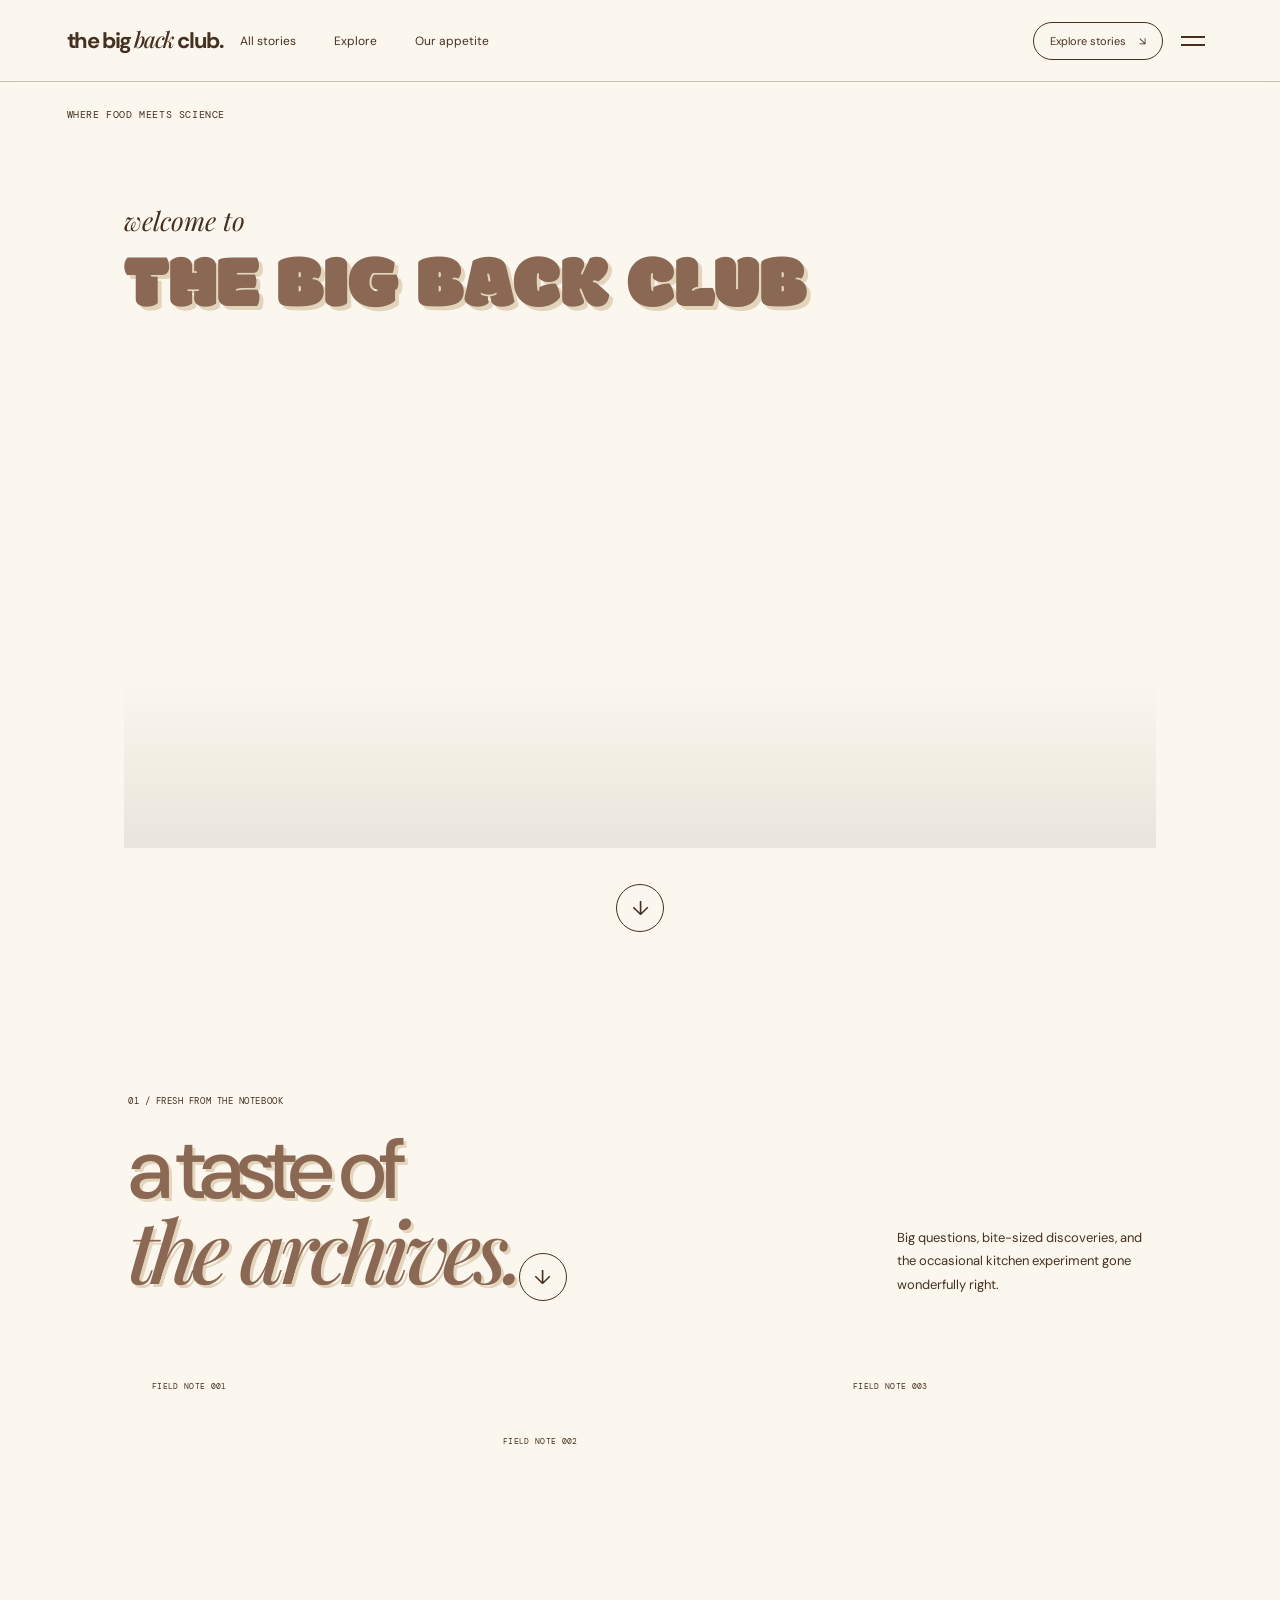
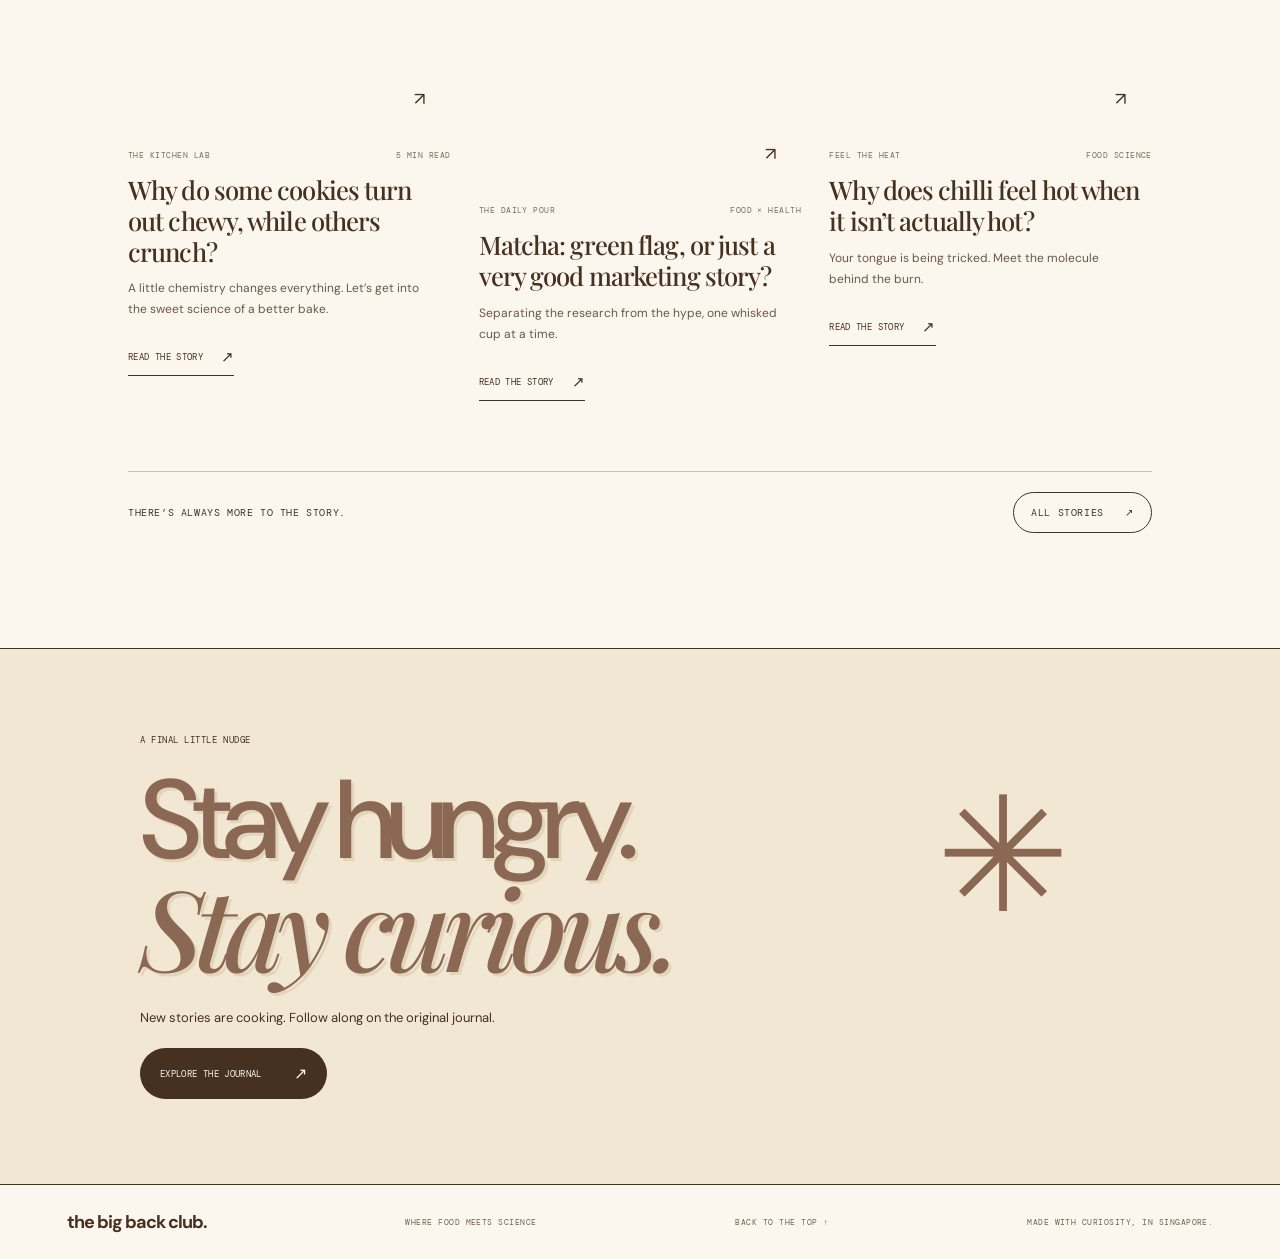
==== commit 70e772c4: "Split the one-page scroll into separate pages; rename the home teaser to a taste of the archives" ====
--- a/index.html
+++ b/index.html
@@ -14,14 +14,13 @@
 </head>
 <body>
   <header class="site-header">
-    <a class="wordmark" href="#home" aria-label="The Big Back Club home">the big <span>back</span> club<span class="wordmark-dot">.</span></a>
+    <a class="wordmark" href="index.html" aria-label="The Big Back Club home">the big <span>back</span> club<span class="wordmark-dot">.</span></a>
     <nav class="desktop-nav" aria-label="Main navigation">
-      <a href="#latest">The journal</a>
-      <a href="#explore">Explore</a>
-      <a href="#archive">All stories</a>
-      <a href="#about">Our appetite</a>
+      <a href="archive.html">All stories</a>
+      <a href="explore.html">Explore</a>
+      <a href="about.html">Our appetite</a>
     </nav>
-    <a class="header-cta" href="#latest">Explore stories <span>↘</span></a>
+    <a class="header-cta" href="archive.html">Explore stories <span>↘</span></a>
     <button class="menu-toggle" aria-label="Open navigation" aria-expanded="false"><span></span><span></span></button>
   </header>
   <main id="home">
@@ -38,10 +37,10 @@
 
     <section class="latest section-pad" id="latest">
       <div class="section-heading reveal">
-        <div><span class="eyebrow">01 / FRESH FROM THE NOTEBOOK</span><h2>A taste of<br><em>what we do.</em></h2></div>
+        <div><span class="eyebrow">01 / FRESH FROM THE NOTEBOOK</span><h2>a taste of<br><em>the archives.</em></h2><a class="archives-down" href="#latest-grid" aria-label="See the latest stories">↓</a></div>
         <p>Big questions, bite-sized discoveries, and the occasional kitchen experiment gone wonderfully right.</p>
       </div>
-      <div class="featured-grid">
+      <div class="featured-grid" id="latest-grid">
         <article class="feature-card reveal" data-category="Food science">
           <a class="feature-image cookie-image" href="#latest" aria-label="Read the journal on WordPress"><span class="image-index">FIELD NOTE 001</span><span class="image-arrow">↗</span></a>
           <div class="card-meta"><span>THE KITCHEN LAB</span><span>5 MIN READ</span></div>
@@ -64,40 +63,14 @@
           <a class="text-link" href="#latest">READ THE STORY <span>↗</span></a>
         </article>
       </div>
-      <div class="latest-footer reveal"><span>THERE’S ALWAYS MORE TO THE STORY.</span><a href="#archive" class="outline-link">ALL STORIES <span>↓</span></a></div>
-    </section>
-
-    <section class="archive section-pad" id="archive" hidden>
-      <div class="section-heading">
-        <div><span class="eyebrow">ALL STORIES / <span class="archive-count"></span></span><h2>Every story,<br><em>in one place.</em></h2></div>
-        <div class="archive-filters" role="group" aria-label="Filter stories by category"></div>
-      </div>
-      <div class="archive-grid"></div>
-    </section>
-
-    <section class="curiosity-section" id="explore">
-      <div class="curiosity-inner">
-        <div class="curiosity-copy reveal"><span class="eyebrow">02 / FOLLOW YOUR CURIOSITY</span><h2>What’s on<br>your <em>mind?</em></h2><p>Pick a craving. We’ll point you towards a rabbit hole worth falling into.</p><span class="hand-note">go on, poke around ↗</span></div>
-        <div class="topic-picker reveal" role="group" aria-label="Choose a topic">
-          <button class="topic-option active" data-topic="science"><span class="topic-number">01</span><span class="topic-title">The science of food</span><span class="topic-icon">↗</span></button>
-          <button class="topic-option" data-topic="health"><span class="topic-number">02</span><span class="topic-title">Food & your body</span><span class="topic-icon">↗</span></button>
-          <button class="topic-option" data-topic="travel"><span class="topic-number">03</span><span class="topic-title">Eat your way around</span><span class="topic-icon">↗</span></button>
-          <div class="topic-result" aria-live="polite"><span class="result-label">YOUR NEXT RABBIT HOLE</span><p class="result-title">Why does chilli burn?</p><p class="result-description">Discover how capsaicin tricks your brain into sensing heat.</p><a class="result-link" href="#latest">LET’S GET CURIOUS <span>↗</span></a></div>
-        </div>
-      </div>
-    </section>
-
-    <section class="about-strip section-pad" id="about">
-      <div class="about-mark reveal"><span>TBBC</span><span>✳</span><span>EST. SINGAPORE</span></div>
-      <div class="about-copy reveal"><span class="eyebrow">03 / A NOTE ON OUR APPETITE</span><h2>We take our food<br><em>seriously.</em> Ourselves?<br>Not too much.</h2><p>The Big Back Club is where food meets science. A curious corner of the internet for unpacking what we eat, how it works, and why it matters, without making it feel like homework.</p><a class="text-link" href="#latest">A LITTLE MORE ABOUT US <span>↗</span></a></div>
-      <div class="about-aside reveal"><div class="mini-illustration" aria-hidden="true"><span class="mini-sun">✳</span><span class="mini-circle"></span><span class="mini-line"></span><span class="mini-caption">A pinch of wonder<br>in every bite.</span></div><span class="aside-note">GOOD FOOD STARTS<br>WITH GOOD QUESTIONS.</span></div>
+      <div class="latest-footer reveal"><span>THERE’S ALWAYS MORE TO THE STORY.</span><a href="archive.html" class="outline-link">ALL STORIES <span>↗</span></a></div>
     </section>
 
     <section class="newsletter">
-      <div class="newsletter-inner reveal"><span class="eyebrow">A FINAL LITTLE NUDGE</span><h2>Stay hungry.<br><em>Stay curious.</em></h2><p>New stories are cooking. Follow along on the original journal.</p><a class="dark-button" href="#latest">EXPLORE THE JOURNAL <span>↓</span></a><span class="newsletter-star" aria-hidden="true">✳</span></div>
+      <div class="newsletter-inner reveal"><span class="eyebrow">A FINAL LITTLE NUDGE</span><h2>Stay hungry.<br><em>Stay curious.</em></h2><p>New stories are cooking. Follow along on the original journal.</p><a class="dark-button" href="archive.html">EXPLORE THE JOURNAL <span>↗</span></a><span class="newsletter-star" aria-hidden="true">✳</span></div>
     </section>
   </main>
-  <footer class="site-footer"><a class="footer-wordmark" href="#home">the big back club<span>.</span></a><span>WHERE FOOD MEETS SCIENCE</span><a href="#latest">BACK TO THE JOURNAL ↓</a><span>MADE WITH CURIOSITY, IN SINGAPORE.</span></footer>
+  <footer class="site-footer"><a class="footer-wordmark" href="index.html">the big back club<span>.</span></a><span>WHERE FOOD MEETS SCIENCE</span><a href="#home">BACK TO THE TOP ↑</a><span>MADE WITH CURIOSITY, IN SINGAPORE.</span></footer>
   <div class="cursor-note" aria-hidden="true">nice choice!</div>
 </body>
 </html>
--- a/styles.css
+++ b/styles.css
@@ -158,3 +158,6 @@
 .reader-cover{max-width:1000px}
 .reader-cover img{height:auto;max-height:520px;object-fit:cover}
 @media(max-width:560px){.reader-cover img{max-height:360px}}
+.newsletter{overflow:hidden}
+.archives-down{width:48px;height:48px;border:1px solid var(--ink);border-radius:50%;display:inline-grid;place-items:center;font-size:20px;margin-top:30px;color:var(--ink);transition:transform .3s,background .3s}
+.archives-down:hover{transform:translateY(4px);background:var(--soft)}
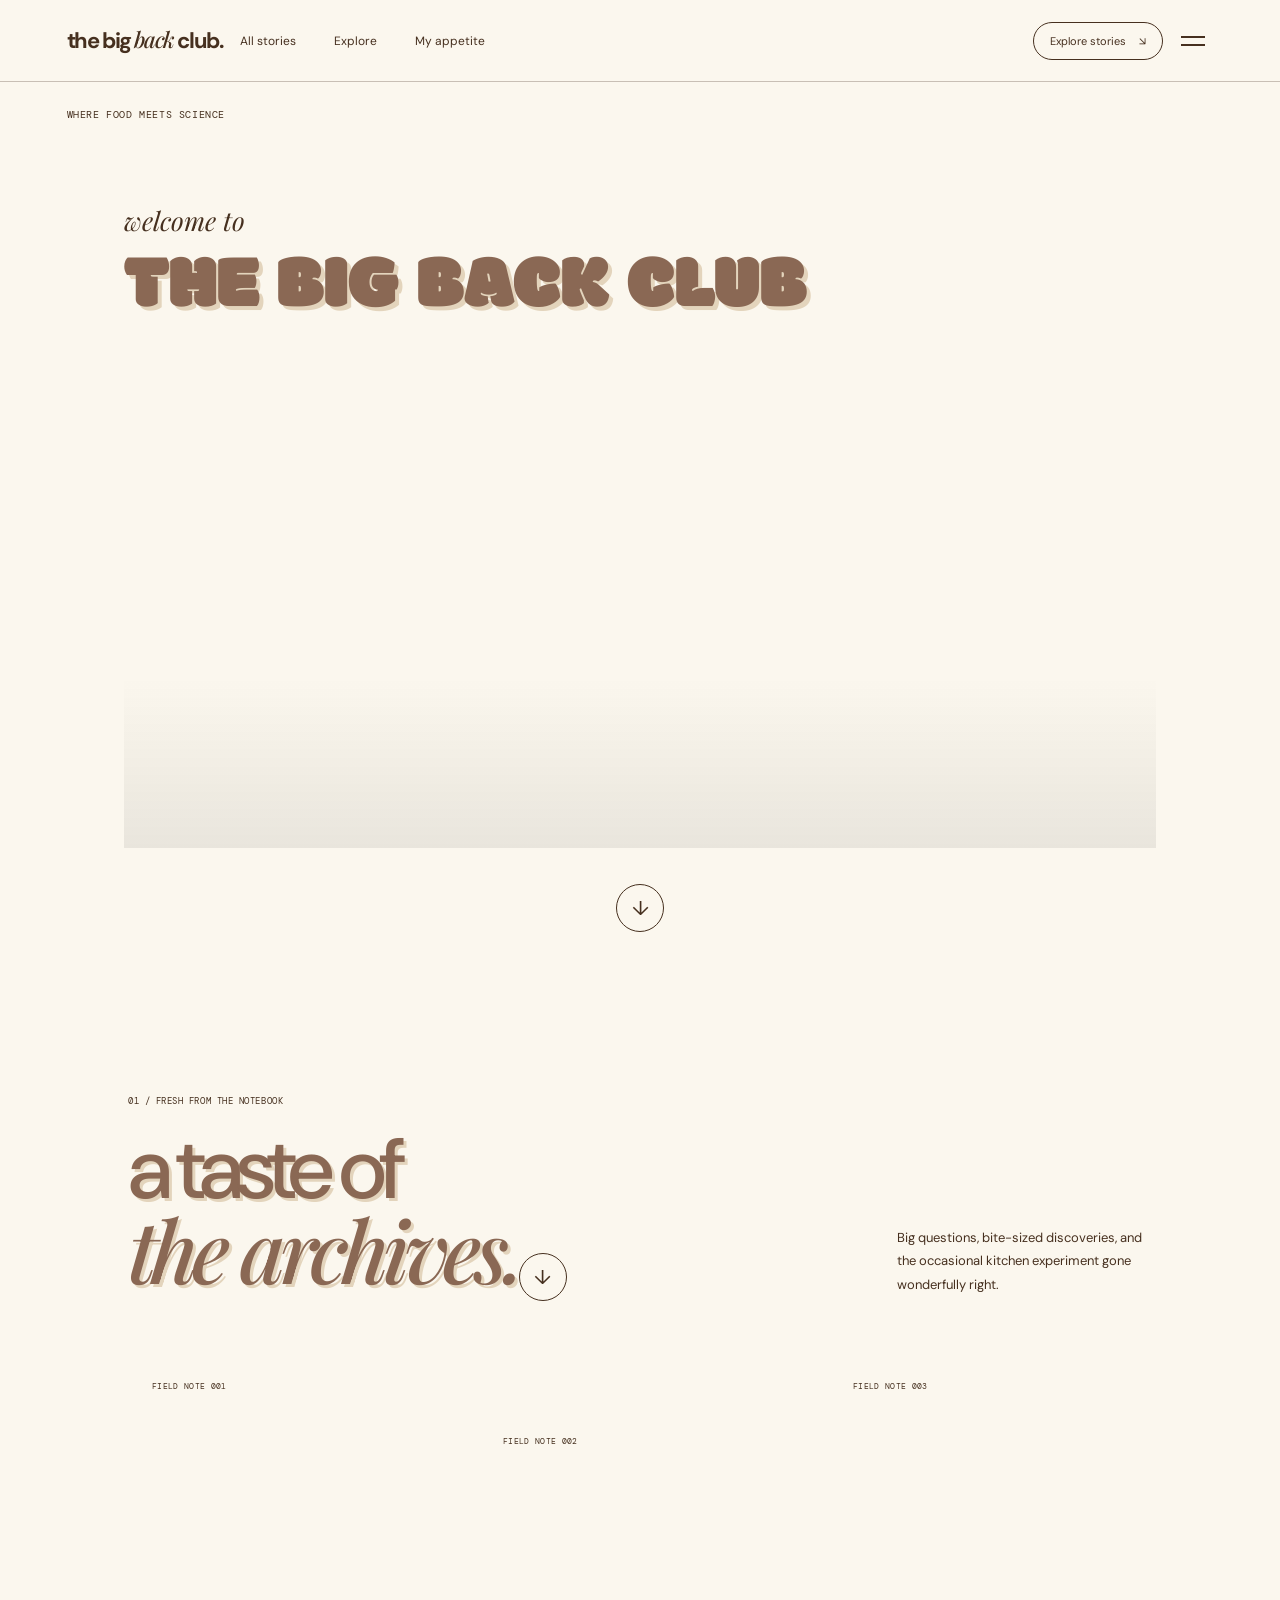
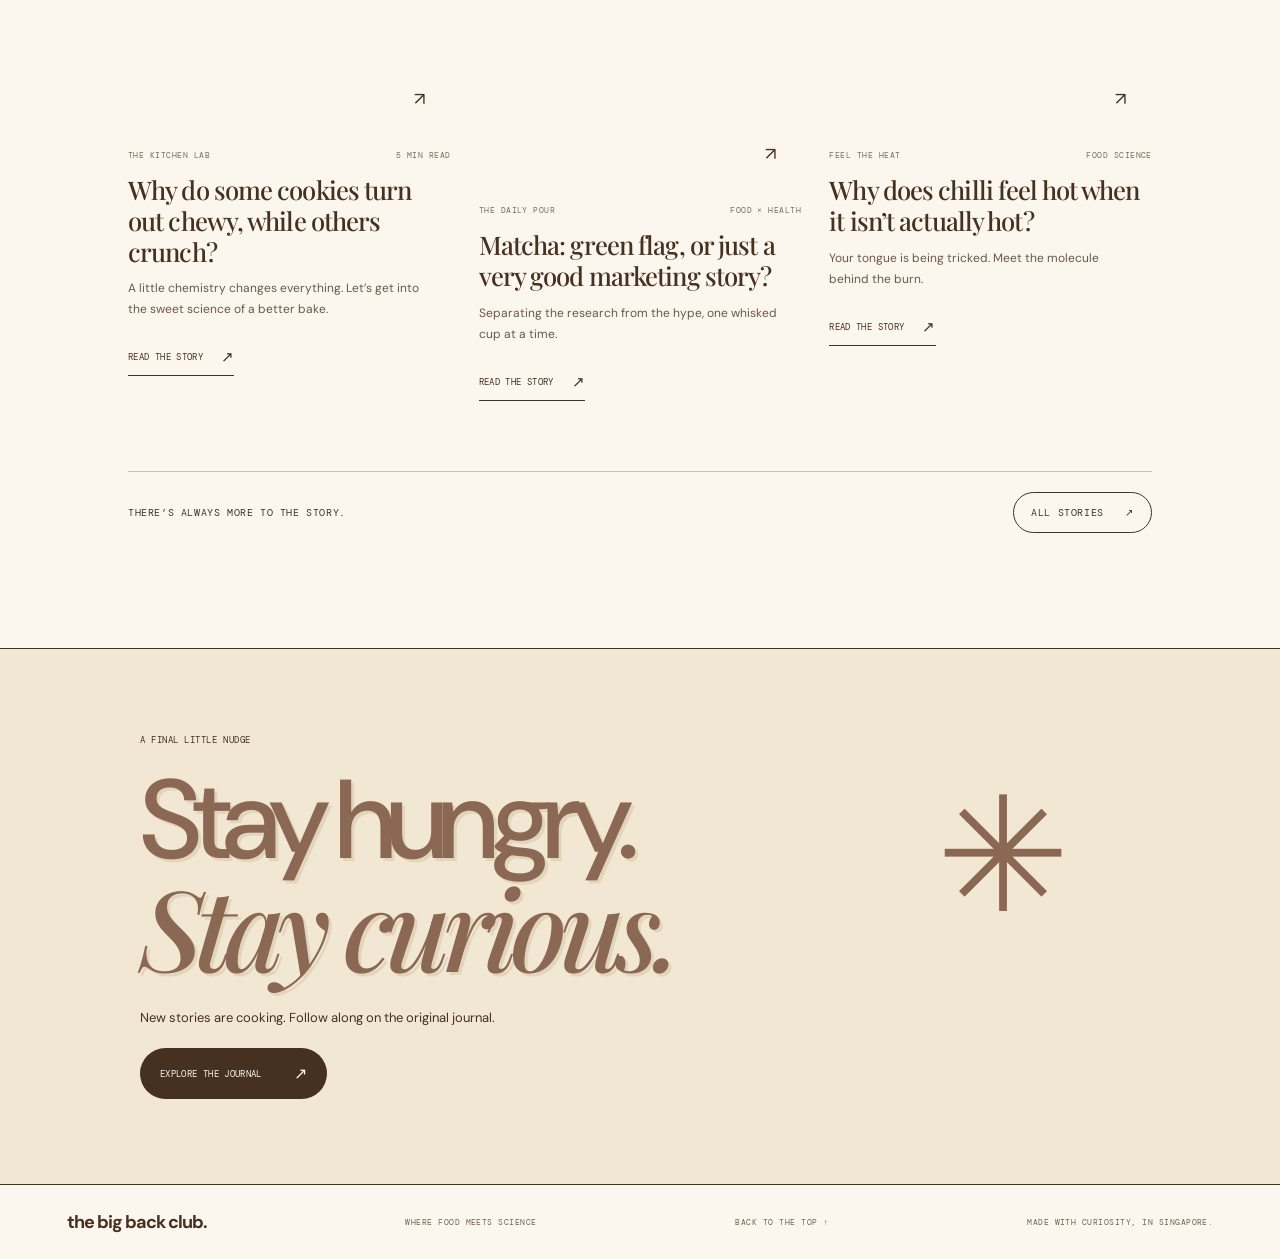
==== commit 28cb5e4a: "Singular voice across site copy; intentional placeholder for imageless story cards" ====
--- a/index.html
+++ b/index.html
@@ -18,7 +18,7 @@
     <nav class="desktop-nav" aria-label="Main navigation">
       <a href="archive.html">All stories</a>
       <a href="explore.html">Explore</a>
-      <a href="about.html">Our appetite</a>
+      <a href="about.html">My appetite</a>
     </nav>
     <a class="header-cta" href="archive.html">Explore stories <span>↘</span></a>
     <button class="menu-toggle" aria-label="Open navigation" aria-expanded="false"><span></span><span></span></button>
--- a/styles.css
+++ b/styles.css
@@ -161,3 +161,5 @@
 .newsletter{overflow:hidden}
 .archives-down{width:48px;height:48px;border:1px solid var(--ink);border-radius:50%;display:inline-grid;place-items:center;font-size:20px;margin-top:30px;color:var(--ink);transition:transform .3s,background .3s}
 .archives-down:hover{transform:translateY(4px);background:var(--soft)}
+.feature-image.no-photo{background:var(--soft);display:grid;place-items:center}
+.feature-image.no-photo:after{content:"✳";font-size:64px;color:var(--title);opacity:.55}
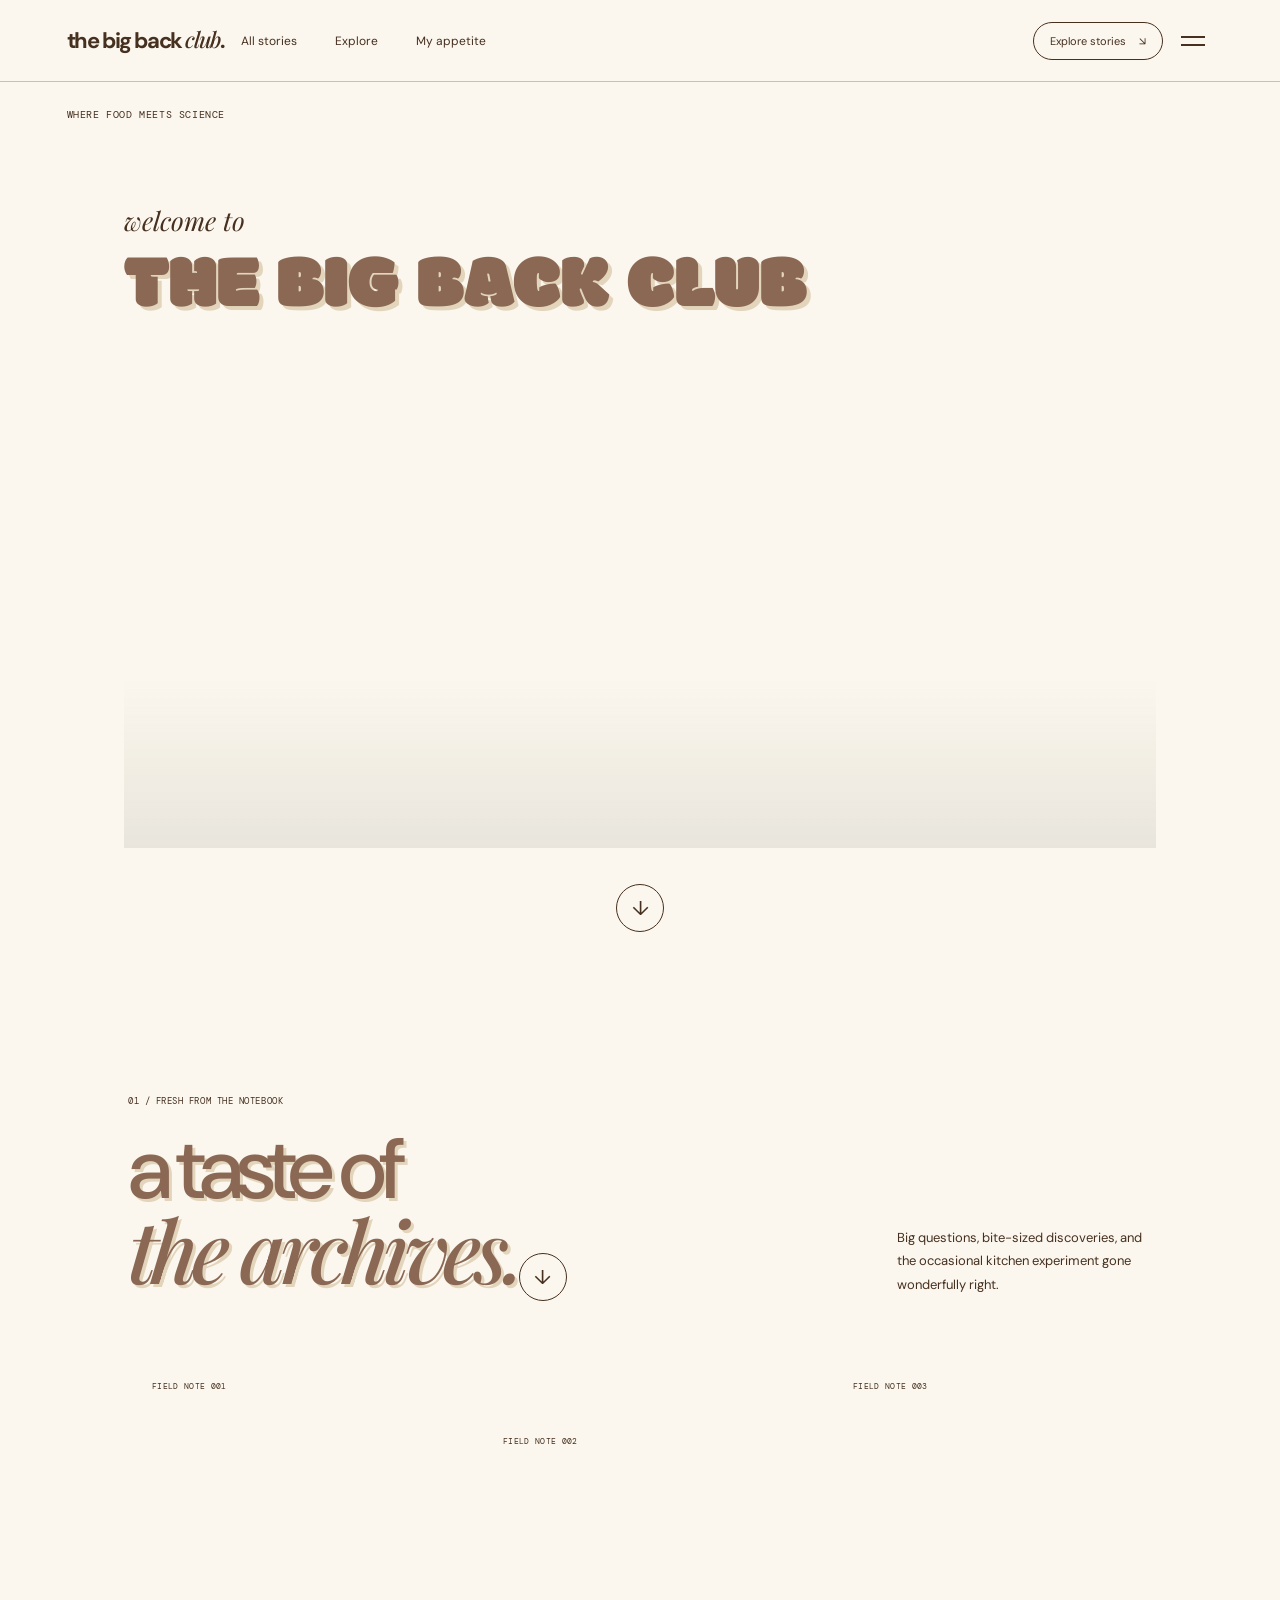
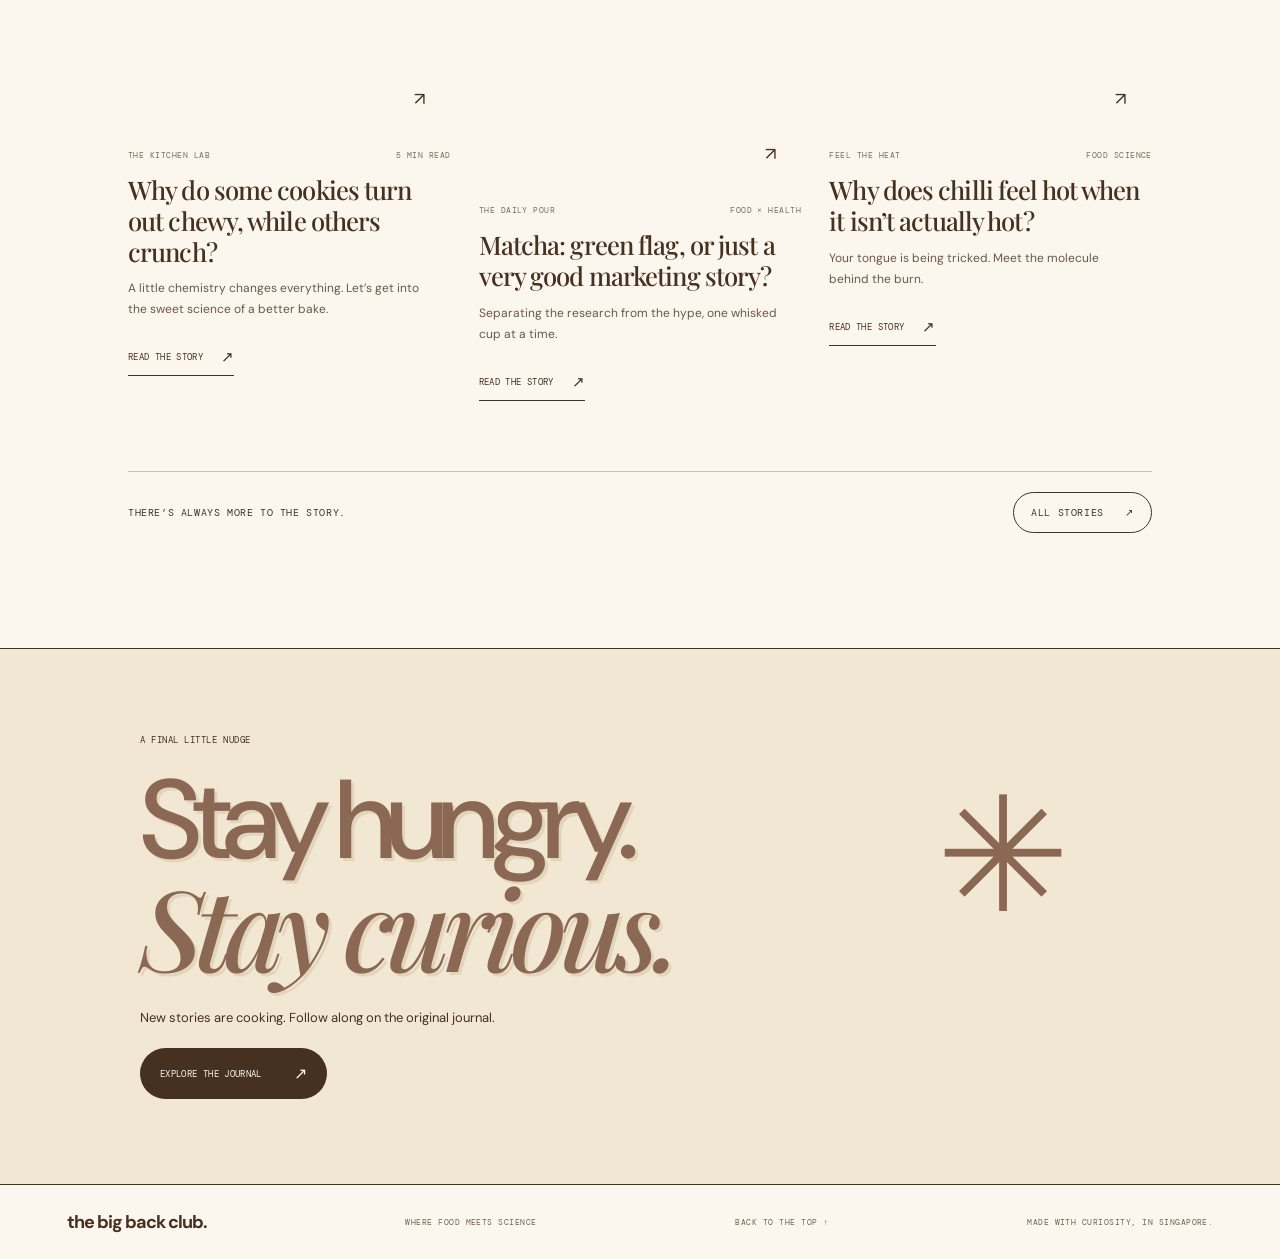
==== commit 10c5ce28: "Open All stories straight onto real story cards; move wordmark italic to club Story posts are now ca" ====
--- a/index.html
+++ b/index.html
@@ -8,15 +8,23 @@
   <title>The Big Back Club — Where food meets science</title>
   <link rel="preconnect" href="https://fonts.googleapis.com">
   <link rel="preconnect" href="https://fonts.gstatic.com" crossorigin>
+  <link rel="preconnect" href="https://public-api.wordpress.com">
   <link href="https://fonts.googleapis.com/css2?family=DM+Mono:wght@400;500&family=DM+Sans:wght@400;500;600;700&family=Playfair+Display:ital,wght@0,500;0,600;0,700;1,500;1,600&family=Modak&family=Reenie+Beanie&display=swap" rel="stylesheet">
   <link rel="stylesheet" href="styles.css">
   <script src="script.js" defer></script>
 </head>
 <body>
   <header class="site-header">
-    <a class="wordmark" href="index.html" aria-label="The Big Back Club home">the big <span>back</span> club<span class="wordmark-dot">.</span></a>
+    <a class="wordmark" href="index.html" aria-label="The Big Back Club home">the big back <span class="wordmark-accent">club</span><span class="wordmark-dot">.</span></a>
     <nav class="desktop-nav" aria-label="Main navigation">
-      <a href="archive.html">All stories</a>
+      <div class="nav-item has-dropdown">
+        <a href="archive.html" aria-haspopup="true">All stories</a>
+        <div class="nav-dropdown" aria-label="Story categories">
+          <a href="archive.html?cat=food%20science">Food science</a>
+          <a href="archive.html?cat=food%20health">Food health</a>
+          <a href="archive.html?cat=travel">Travel</a>
+        </div>
+      </div>
       <a href="explore.html">Explore</a>
       <a href="about.html">My appetite</a>
     </nav>
--- a/styles.css
+++ b/styles.css
@@ -1,4 +1,4 @@
-:root{--paper:#f7f4ec;--ink:#242820;--green:#d5e27d;--tomato:#e66b4e;--line:rgba(36,40,32,.22);--serif:"Playfair Display",Georgia,serif;--sans:"DM Sans",Arial,sans-serif;--mono:"DM Mono",monospace}*{box-sizing:border-box}html{scroll-behavior:smooth;scroll-padding-top:90px}body{margin:0;background:var(--paper);color:var(--ink);font-family:var(--sans);-webkit-font-smoothing:antialiased}a{color:inherit;text-decoration:none}button{font:inherit;color:inherit}.announcement{min-height:32px;padding:8px 5.2%;display:flex;align-items:center;gap:9px;background:var(--green);font:10px var(--mono);letter-spacing:.045em}.pulse{width:6px;height:6px;background:var(--ink);border-radius:50%;display:inline-block}.announcement-mark{margin-left:auto;opacity:.7}.site-header{height:82px;padding:0 5.2%;display:flex;align-items:center;justify-content:space-between;border-bottom:1px solid var(--line);position:sticky;top:0;background:rgba(247,244,236,.93);backdrop-filter:blur(12px);z-index:10}.wordmark{font-size:22px;font-weight:700;letter-spacing:-1.4px;line-height:.9}.wordmark span:first-child{font-family:var(--serif);font-style:italic;font-weight:500}.wordmark-dot,.footer-wordmark span{color:var(--tomato)}.desktop-nav{display:flex;gap:38px;font-size:12px}.desktop-nav a{position:relative}.desktop-nav a:after{content:"";position:absolute;bottom:-7px;left:0;width:100%;height:1px;background:var(--ink);transform:scaleX(0);transform-origin:right;transition:transform .3s}.desktop-nav a:hover:after{transform:scaleX(1);transform-origin:left}.header-cta{border:1px solid var(--ink);border-radius:50px;padding:11px 16px;font-size:11px;transition:background .25s,color .25s}.header-cta span{margin-left:10px}.header-cta:hover{background:var(--ink);color:var(--paper)}.menu-toggle{display:none;background:none;border:0}.hero{padding:26px 5.2% 48px;overflow:hidden}.hero-topline,.hero-caption,.card-meta,.eyebrow,.latest-footer,.aside-note,.site-footer>span,.site-footer>a:not(.footer-wordmark){font:10px var(--mono);letter-spacing:.06em}.hero-topline{display:flex;justify-content:space-between;align-items:center}.asterisk{color:var(--tomato);font-size:15px;margin-left:8px}.hero-title-wrap{display:flex;justify-content:space-between;align-items:flex-end;margin:54px 7% 32px 5%}.hero h1{font-size:clamp(76px,11.7vw,164px);font-weight:500;letter-spacing:-.095em;line-height:.79;margin:0}.hero h1 em,.section-heading h2 em,.curiosity-copy h2 em,.about-copy h2 em,.newsletter h2 em{font-family:var(--serif);font-weight:500;letter-spacing:-.07em}.hero h1 em{color:var(--tomato)}.hero-note{width:185px;position:relative;margin:0 3% 9px 0}.note-star{font-size:26px;color:var(--tomato)}.hero-note p{font-size:13px;line-height:1.65;margin:7px 0}.scribble-arrow{font-size:34px;position:absolute;right:-10px;bottom:-34px;transform:rotate(-12deg)}.hero-visual{position:relative;margin:0 5%}.hero-photo{height:clamp(250px,39vw,490px);background-image:linear-gradient(0deg,rgba(25,28,20,.08),transparent 35%),url("https://images.unsplash.com/photo-1499636136210-6f4ee915583e?auto=format&fit=crop&w=2000&q=88");background-size:cover;background-position:center 52%;position:relative;overflow:hidden;transition:background-size .5s}.photo-stamp{position:absolute;top:7%;left:5%;width:100px;height:100px;border-radius:50%;background:var(--green);display:flex;flex-direction:column;align-items:center;justify-content:center;font-size:12px;font-weight:700;line-height:1.1;transform:rotate(-13deg);box-shadow:0 0 0 1px rgba(36,40,32,.18)}.stamp-small{font:6px var(--mono);margin-top:7px}.hero-caption{display:flex;justify-content:space-between;margin-top:12px;font-size:9px}.orbit-label{position:absolute;right:-5%;top:45%;border:1px solid var(--ink);background:var(--paper);width:74px;height:74px;border-radius:50%;display:grid;place-content:center;text-align:center;font:10px var(--mono);line-height:1.2;transform:rotate(12deg)}.hero-bottom{display:flex;align-items:center;justify-content:space-between;margin:36px 5% 0}.hero-bottom p{font-size:14px;line-height:1.6;margin:0}.hero-bottom p em{font-family:var(--serif);font-size:17px}.round-link{width:48px;height:48px;border:1px solid var(--ink);border-radius:50%;display:grid;place-items:center;font-size:20px;transition:transform .3s,background .3s}.round-link:hover{transform:translateY(4px);background:var(--green)}.ticker{overflow:hidden;background:var(--green);padding:15px 0;white-space:nowrap;border-top:1px solid var(--ink);border-bottom:1px solid var(--ink)}.ticker-track{display:flex;justify-content:space-around;align-items:center;gap:30px;min-width:max-content;animation:marquee 26s linear infinite;font:11px var(--mono);letter-spacing:.12em}.ticker-track b{font-size:17px;font-weight:400;color:var(--tomato)}@keyframes marquee{to{transform:translateX(-25%)}}.section-pad{padding:115px 10%}.section-heading{display:flex;align-items:flex-end;justify-content:space-between;margin-bottom:58px}.eyebrow{display:block;font-size:9px;margin-bottom:22px}.section-heading h2,.curiosity-copy h2,.about-copy h2,.newsletter h2{font-size:clamp(48px,6.7vw,86px);font-weight:500;letter-spacing:-.075em;line-height:.94;margin:0}.section-heading h2 em,.about-copy h2 em{color:var(--tomato)}.section-heading>p{max-width:255px;font-size:13px;line-height:1.8;margin:0 0 5px}.featured-grid{display:grid;grid-template-columns:repeat(3,minmax(0,1fr));gap:28px}.feature-card{min-width:0}.offset-card{margin-top:55px}.feature-image{display:block;position:relative;aspect-ratio:4/4.6;overflow:hidden;background-size:cover;background-position:center;transition:transform .5s}.feature-image:before{content:"";position:absolute;inset:0;background:rgba(36,40,32,0);transition:background .35s}.feature-image:hover:before{background:rgba(36,40,32,.08)}.feature-image:hover{transform:translateY(-5px)}.cookie-image{background-image:url("https://images.unsplash.com/photo-1499636136210-6f4ee915583e?auto=format&fit=crop&w=900&q=85")}.matcha-image{background-image:url("https://images.unsplash.com/photo-1515823064-d6e0c04616a7?auto=format&fit=crop&w=900&q=85")}.chilli-image{background-image:url("https://images.unsplash.com/photo-1588252303782-cb80119abd6d?auto=format&fit=crop&w=900&q=85")}.image-index{position:absolute;top:14px;left:14px;background:var(--paper);padding:8px 10px;font:8px var(--mono);letter-spacing:.04em}.image-arrow{position:absolute;right:13px;bottom:13px;width:36px;height:36px;display:grid;place-items:center;border-radius:50%;background:var(--green);font-size:18px;transition:transform .25s}.feature-image:hover .image-arrow{transform:rotate(45deg)}.card-meta{display:flex;justify-content:space-between;gap:8px;font-size:8px;opacity:.7;margin-top:20px}.feature-card h3{font:500 clamp(20px,2vw,27px)/1.2 var(--serif);letter-spacing:-.035em;margin:14px 0 10px}.feature-card h3 a:hover{color:#a94a34}.feature-card>p{font-size:12px;line-height:1.75;opacity:.8;max-width:300px}.text-link{display:inline-flex;gap:18px;align-items:center;font:9px var(--mono);letter-spacing:.04em;border-bottom:1px solid var(--ink);padding:0 0 8px;margin-top:15px}.text-link span{font-size:15px;transition:transform .2s}.text-link:hover span{transform:translate(3px,-3px)}.latest-footer{margin-top:70px;padding-top:20px;border-top:1px solid var(--line);display:flex;align-items:center;justify-content:space-between}.outline-link{border:1px solid var(--ink);padding:13px 17px;border-radius:40px;transition:background .25s,color .25s}.outline-link span{margin-left:15px}.outline-link:hover{background:var(--ink);color:var(--paper)}.curiosity-section{background:var(--tomato);padding:100px 10%;position:relative;overflow:hidden}.curiosity-inner{max-width:1100px;margin:auto;display:grid;grid-template-columns:1fr 1fr;gap:10%;align-items:center;position:relative}.curiosity-copy .eyebrow{margin-bottom:27px}.curiosity-copy h2{font-size:clamp(58px,7vw,92px)}.curiosity-copy h2 em{color:var(--paper)}.curiosity-copy>p{max-width:300px;font-size:13px;line-height:1.8;margin-top:26px}.hand-note{display:inline-block;font:italic 16px var(--serif);transform:rotate(-5deg);margin-top:15px}.topic-picker{border-top:1px solid rgba(36,40,32,.45)}.topic-option{width:100%;display:flex;align-items:center;gap:18px;text-align:left;padding:20px 0;background:none;border:0;border-bottom:1px solid rgba(36,40,32,.45);cursor:pointer;transition:padding .25s}.topic-option:hover,.topic-option.active{padding-left:10px}.topic-number{font:10px var(--mono);opacity:.65}.topic-title{font:500 clamp(18px,2vw,24px) var(--serif);flex:1}.topic-icon{font-size:20px;transition:transform .2s}.topic-option.active .topic-icon{transform:rotate(45deg)}.topic-result{padding:24px;background:var(--paper);margin-top:18px;transition:transform .3s}.result-label{font:8px var(--mono);letter-spacing:.08em;opacity:.65}.result-title{font:500 24px/1.15 var(--serif);margin:12px 0 7px}.result-description{font-size:12px;line-height:1.6;opacity:.8}.result-link{display:inline-flex;justify-content:space-between;gap:24px;font:9px var(--mono);border-bottom:1px solid var(--ink);padding-bottom:8px;margin-top:12px}.decor-doodle{position:absolute;font:italic 250px var(--serif);opacity:.09;right:-8%;bottom:-20%;transform:rotate(15deg);pointer-events:none}.about-strip{display:grid;grid-template-columns:.6fr 1.5fr .8fr;gap:7%;align-items:center}.about-mark{display:flex;flex-direction:column;gap:10px;align-items:flex-start;font:10px var(--mono);letter-spacing:.05em}.about-mark span:first-child{font-size:25px;font-family:var(--serif);font-style:italic;border:1px solid var(--ink);border-radius:50%;width:78px;height:78px;display:grid;place-items:center;transform:rotate(-12deg)}.about-mark span:nth-child(2){font-size:24px;color:var(--tomato);margin:6px 0}.about-copy h2{font-size:clamp(40px,5vw,65px)}.about-copy>p{font-size:13px;line-height:1.85;max-width:410px;margin:25px 0}.about-aside{align-self:stretch;display:flex;flex-direction:column;justify-content:center;gap:20px}.mini-illustration{height:180px;position:relative;display:grid;place-items:center}.mini-circle{width:110px;height:110px;border:1px solid var(--ink);border-radius:50%;position:absolute}.mini-circle:after{content:"";position:absolute;inset:13px;border:1px dashed var(--ink);border-radius:50%}.mini-sun{font-size:100px;color:var(--green);z-index:1;text-shadow:1px 1px var(--ink),-1px -1px var(--ink)}.mini-line{position:absolute;width:150px;height:1px;background:var(--ink);transform:rotate(-38deg)}.mini-caption{position:absolute;bottom:0;right:0;background:var(--paper);font:italic 13px/1.35 var(--serif);padding:5px}.aside-note{font-size:8px;line-height:1.7;opacity:.65}.newsletter{background:var(--green);padding:85px 10%;border-top:1px solid var(--ink);border-bottom:1px solid var(--ink)}.newsletter-inner{max-width:1000px;margin:auto;position:relative}.newsletter h2{font-size:clamp(64px,9vw,112px)}.newsletter h2 em{color:var(--tomato)}.newsletter-inner>p{font-size:13px;margin:22px 0}.dark-button{display:inline-flex;align-items:center;gap:32px;background:var(--ink);color:var(--paper);border-radius:40px;padding:15px 20px;font:9px var(--mono);letter-spacing:.04em;transition:transform .25s,background .25s}.dark-button:hover{transform:translateY(-3px);background:#444a3a}.dark-button span{font-size:16px}.newsletter-star{position:absolute;right:7%;top:5%;font-size:clamp(80px,13vw,160px);color:var(--tomato);animation:slowspin 28s linear infinite}@keyframes slowspin{to{transform:rotate(360deg)}}.site-footer{padding:25px 5.2%;display:flex;align-items:center;justify-content:space-between;gap:20px;flex-wrap:wrap}.footer-wordmark{font-size:18px;font-weight:700;letter-spacing:-1px}.site-footer>span,.site-footer>a:not(.footer-wordmark){font-size:8px;opacity:.75}.cursor-note{position:fixed;z-index:20;bottom:20px;right:20px;background:var(--ink);color:var(--paper);padding:10px 14px;border-radius:30px;font:10px var(--mono);opacity:0;transform:translateY(8px);pointer-events:none;transition:opacity .2s,transform .2s}.cursor-note.show{opacity:1;transform:translateY(0)}.reveal{opacity:0;transform:translateY(24px);transition:opacity .75s ease,transform .75s cubic-bezier(.2,.7,.2,1)}.reveal.is-visible{opacity:1;transform:translateY(0)}.feature-card:nth-child(2){transition-delay:.1s}.feature-card:nth-child(3){transition-delay:.2s}@media(min-width:1200px){.hero h1{font-size:clamp(150px,11vw,190px)}}@media(max-width:800px){.section-pad{padding:85px 7%}.hero{padding-left:5%;padding-right:5%}.hero-title-wrap{margin:48px 2% 30px}.hero-note{width:155px;margin-right:0}.hero h1{font-size:clamp(70px,12vw,110px)}.hero-visual{margin:0 2%}.hero-photo{height:380px}.featured-grid{gap:18px}.feature-card h3{font-size:22px}.curiosity-section{padding:80px 7%}.about-strip{grid-template-columns:.5fr 1.5fr;gap:30px}.about-aside{grid-column:2;display:grid;grid-template-columns:1fr 1fr;align-items:center}.mini-illustration{height:140px}.site-footer{justify-content:center;text-align:center}.site-footer>*{flex:0 0 40%}}@media(max-width:600px){.announcement{font-size:8px;padding:8px 4%}.announcement-mark{font-size:7px}.site-header{height:68px;padding:0 5%}.wordmark{font-size:20px}.desktop-nav{display:none;position:absolute;top:67px;left:0;right:0;background:var(--paper);padding:24px 5%;border-bottom:1px solid var(--line);flex-direction:column;gap:22px}.desktop-nav.open{display:flex}.header-cta{font-size:9px;padding:10px 12px;margin-left:auto;margin-right:12px}.header-cta span{margin-left:4px}.menu-toggle{display:flex;width:28px;height:30px;flex-direction:column;justify-content:center;gap:6px;padding:0}.menu-toggle span{height:1px;width:22px;background:var(--ink);display:block}.hero{padding-top:22px;padding-bottom:35px}.hero-topline{font-size:8px}.hero-topline>span:last-child{max-width:45%;text-align:right}.hero-title-wrap{display:block;margin:47px 1% 24px}.hero h1{font-size:clamp(72px,16vw,105px)}.hero-note{width:205px;margin:28px 0 0 auto}.hero-note p{font-size:12px}.scribble-arrow{right:-4px;bottom:-22px}.hero-photo{height:300px;background-position:55% center}.photo-stamp{width:78px;height:78px;top:6%;left:4%;font-size:10px}.stamp-small{font-size:5px}.hero-caption{font-size:7px;gap:8px}.hero-caption span:nth-child(2){max-width:45%;text-align:center}.orbit-label{width:58px;height:58px;font-size:8px;right:-3%;top:auto;bottom:13%}.hero-bottom{margin:27px 1% 0}.hero-bottom p{font-size:12px}.hero-bottom p em{font-size:15px}.round-link{width:40px;height:40px}.ticker{padding:12px 0}.ticker-track{font-size:9px;gap:20px}.section-pad{padding:72px 6%}.section-heading{display:block;margin-bottom:35px}.section-heading h2{font-size:64px}.section-heading>p{margin-top:22px;max-width:300px}.featured-grid{grid-template-columns:1fr;gap:42px}.offset-card{margin-top:0}.feature-image{aspect-ratio:1.18}.card-meta{margin-top:15px}.feature-card h3{font-size:28px;max-width:400px}.feature-card>p{font-size:13px}.latest-footer{margin-top:45px;align-items:flex-start;gap:15px;font-size:8px}.outline-link{font-size:8px;padding:12px;white-space:nowrap}.outline-link span{margin-left:6px}.curiosity-section{padding:70px 6%}.curiosity-inner{grid-template-columns:1fr;gap:40px}.curiosity-copy h2{font-size:74px}.curiosity-copy>p{margin-top:18px}.topic-title{font-size:22px}.decor-doodle{font-size:170px;right:-7%;bottom:36%}.about-strip{grid-template-columns:1fr;gap:25px;padding-top:75px;padding-bottom:75px}.about-mark{flex-direction:row;align-items:center;gap:12px}.about-mark span:first-child{width:60px;height:60px;font-size:20px}.about-mark span:nth-child(2){margin:0}.about-copy h2{font-size:55px}.about-copy>p{font-size:13px}.about-aside{grid-column:auto;grid-template-columns:1fr 1fr;gap:15px}.mini-illustration{height:140px}.newsletter{padding:65px 6%}.newsletter h2{font-size:72px}.newsletter-star{font-size:75px;right:0;top:0}.newsletter-inner>p{max-width:240px;line-height:1.7}.site-footer{padding:25px 6%;gap:20px}.site-footer>*{flex-basis:42%}.site-footer>span,.site-footer>a:not(.footer-wordmark){font-size:7px}.reveal{transform:translateY(16px)}}@media(prefers-reduced-motion:reduce){*,*:before,*:after{scroll-behavior:auto!important;animation-duration:.01ms!important;animation-iteration-count:1!important;transition-duration:.01ms!important}.reveal{opacity:1;transform:none}}
+:root{--paper:#f7f4ec;--ink:#242820;--green:#d5e27d;--tomato:#e66b4e;--line:rgba(36,40,32,.22);--serif:"Playfair Display",Georgia,serif;--sans:"DM Sans",Arial,sans-serif;--mono:"DM Mono",monospace}*{box-sizing:border-box}html{scroll-behavior:smooth;scroll-padding-top:90px}body{margin:0;background:var(--paper);color:var(--ink);font-family:var(--sans);-webkit-font-smoothing:antialiased}a{color:inherit;text-decoration:none}button{font:inherit;color:inherit}.announcement{min-height:32px;padding:8px 5.2%;display:flex;align-items:center;gap:9px;background:var(--green);font:10px var(--mono);letter-spacing:.045em}.pulse{width:6px;height:6px;background:var(--ink);border-radius:50%;display:inline-block}.announcement-mark{margin-left:auto;opacity:.7}.site-header{height:82px;padding:0 5.2%;display:flex;align-items:center;justify-content:space-between;border-bottom:1px solid var(--line);position:sticky;top:0;background:rgba(247,244,236,.93);backdrop-filter:blur(12px);z-index:10}.wordmark{font-size:22px;font-weight:700;letter-spacing:-1.4px;line-height:.9}.wordmark-accent{font-family:var(--serif);font-style:italic;font-weight:500}.wordmark-dot,.footer-wordmark span{color:var(--tomato)}.desktop-nav{display:flex;gap:38px;font-size:12px}.desktop-nav a{position:relative}.desktop-nav a:after{content:"";position:absolute;bottom:-7px;left:0;width:100%;height:1px;background:var(--ink);transform:scaleX(0);transform-origin:right;transition:transform .3s}.desktop-nav a:hover:after{transform:scaleX(1);transform-origin:left}.header-cta{border:1px solid var(--ink);border-radius:50px;padding:11px 16px;font-size:11px;transition:background .25s,color .25s}.header-cta span{margin-left:10px}.header-cta:hover{background:var(--ink);color:var(--paper)}.menu-toggle{display:none;background:none;border:0}.hero{padding:26px 5.2% 48px;overflow:hidden}.hero-topline,.hero-caption,.card-meta,.eyebrow,.latest-footer,.aside-note,.site-footer>span,.site-footer>a:not(.footer-wordmark){font:10px var(--mono);letter-spacing:.06em}.hero-topline{display:flex;justify-content:space-between;align-items:center}.asterisk{color:var(--tomato);font-size:15px;margin-left:8px}.hero-title-wrap{display:flex;justify-content:space-between;align-items:flex-end;margin:54px 7% 32px 5%}.hero h1{font-size:clamp(76px,11.7vw,164px);font-weight:500;letter-spacing:-.095em;line-height:.79;margin:0}.hero h1 em,.section-heading h2 em,.curiosity-copy h2 em,.about-copy h2 em,.newsletter h2 em{font-family:var(--serif);font-weight:500;letter-spacing:-.07em}.hero h1 em{color:var(--tomato)}.hero-note{width:185px;position:relative;margin:0 3% 9px 0}.note-star{font-size:26px;color:var(--tomato)}.hero-note p{font-size:13px;line-height:1.65;margin:7px 0}.scribble-arrow{font-size:34px;position:absolute;right:-10px;bottom:-34px;transform:rotate(-12deg)}.hero-visual{position:relative;margin:0 5%}.hero-photo{height:clamp(250px,39vw,490px);background-image:linear-gradient(0deg,rgba(25,28,20,.08),transparent 35%),url("https://images.unsplash.com/photo-1499636136210-6f4ee915583e?auto=format&fit=crop&w=2000&q=88");background-size:cover;background-position:center 52%;position:relative;overflow:hidden;transition:background-size .5s}.photo-stamp{position:absolute;top:7%;left:5%;width:100px;height:100px;border-radius:50%;background:var(--green);display:flex;flex-direction:column;align-items:center;justify-content:center;font-size:12px;font-weight:700;line-height:1.1;transform:rotate(-13deg);box-shadow:0 0 0 1px rgba(36,40,32,.18)}.stamp-small{font:6px var(--mono);margin-top:7px}.hero-caption{display:flex;justify-content:space-between;margin-top:12px;font-size:9px}.orbit-label{position:absolute;right:-5%;top:45%;border:1px solid var(--ink);background:var(--paper);width:74px;height:74px;border-radius:50%;display:grid;place-content:center;text-align:center;font:10px var(--mono);line-height:1.2;transform:rotate(12deg)}.hero-bottom{display:flex;align-items:center;justify-content:space-between;margin:36px 5% 0}.hero-bottom p{font-size:14px;line-height:1.6;margin:0}.hero-bottom p em{font-family:var(--serif);font-size:17px}.round-link{width:48px;height:48px;border:1px solid var(--ink);border-radius:50%;display:grid;place-items:center;font-size:20px;transition:transform .3s,background .3s}.round-link:hover{transform:translateY(4px);background:var(--green)}.ticker{overflow:hidden;background:var(--green);padding:15px 0;white-space:nowrap;border-top:1px solid var(--ink);border-bottom:1px solid var(--ink)}.ticker-track{display:flex;justify-content:space-around;align-items:center;gap:30px;min-width:max-content;animation:marquee 26s linear infinite;font:11px var(--mono);letter-spacing:.12em}.ticker-track b{font-size:17px;font-weight:400;color:var(--tomato)}@keyframes marquee{to{transform:translateX(-25%)}}.section-pad{padding:115px 10%}.section-heading{display:flex;align-items:flex-end;justify-content:space-between;margin-bottom:58px}.eyebrow{display:block;font-size:9px;margin-bottom:22px}.section-heading h2,.curiosity-copy h2,.about-copy h2,.newsletter h2{font-size:clamp(48px,6.7vw,86px);font-weight:500;letter-spacing:-.075em;line-height:.94;margin:0}.section-heading h2 em,.about-copy h2 em{color:var(--tomato)}.section-heading>p{max-width:255px;font-size:13px;line-height:1.8;margin:0 0 5px}.featured-grid{display:grid;grid-template-columns:repeat(3,minmax(0,1fr));gap:28px}.feature-card{min-width:0}.offset-card{margin-top:55px}.feature-image{display:block;position:relative;aspect-ratio:4/4.6;overflow:hidden;background-size:cover;background-position:center;transition:transform .5s}.feature-image:before{content:"";position:absolute;inset:0;background:rgba(36,40,32,0);transition:background .35s}.feature-image:hover:before{background:rgba(36,40,32,.08)}.feature-image:hover{transform:translateY(-5px)}.cookie-image{background-image:url("https://images.unsplash.com/photo-1499636136210-6f4ee915583e?auto=format&fit=crop&w=900&q=85")}.matcha-image{background-image:url("https://images.unsplash.com/photo-1515823064-d6e0c04616a7?auto=format&fit=crop&w=900&q=85")}.chilli-image{background-image:url("https://images.unsplash.com/photo-1588252303782-cb80119abd6d?auto=format&fit=crop&w=900&q=85")}.image-index{position:absolute;top:14px;left:14px;background:var(--paper);padding:8px 10px;font:8px var(--mono);letter-spacing:.04em}.image-arrow{position:absolute;right:13px;bottom:13px;width:36px;height:36px;display:grid;place-items:center;border-radius:50%;background:var(--green);font-size:18px;transition:transform .25s}.feature-image:hover .image-arrow{transform:rotate(45deg)}.card-meta{display:flex;justify-content:space-between;gap:8px;font-size:8px;opacity:.7;margin-top:20px}.feature-card h3{font:500 clamp(20px,2vw,27px)/1.2 var(--serif);letter-spacing:-.035em;margin:14px 0 10px}.feature-card h3 a:hover{color:#a94a34}.feature-card>p{font-size:12px;line-height:1.75;opacity:.8;max-width:300px}.text-link{display:inline-flex;gap:18px;align-items:center;font:9px var(--mono);letter-spacing:.04em;border-bottom:1px solid var(--ink);padding:0 0 8px;margin-top:15px}.text-link span{font-size:15px;transition:transform .2s}.text-link:hover span{transform:translate(3px,-3px)}.latest-footer{margin-top:70px;padding-top:20px;border-top:1px solid var(--line);display:flex;align-items:center;justify-content:space-between}.outline-link{border:1px solid var(--ink);padding:13px 17px;border-radius:40px;transition:background .25s,color .25s}.outline-link span{margin-left:15px}.outline-link:hover{background:var(--ink);color:var(--paper)}.curiosity-section{background:var(--tomato);padding:100px 10%;position:relative;overflow:hidden}.curiosity-inner{max-width:1100px;margin:auto;display:grid;grid-template-columns:1fr 1fr;gap:10%;align-items:center;position:relative}.curiosity-copy .eyebrow{margin-bottom:27px}.curiosity-copy h2{font-size:clamp(58px,7vw,92px)}.curiosity-copy h2 em{color:var(--paper)}.curiosity-copy>p{max-width:300px;font-size:13px;line-height:1.8;margin-top:26px}.hand-note{display:inline-block;font:italic 16px var(--serif);transform:rotate(-5deg);margin-top:15px}.topic-picker{border-top:1px solid rgba(36,40,32,.45)}.topic-option{width:100%;display:flex;align-items:center;gap:18px;text-align:left;padding:20px 0;background:none;border:0;border-bottom:1px solid rgba(36,40,32,.45);cursor:pointer;transition:padding .25s}.topic-option:hover,.topic-option.active{padding-left:10px}.topic-number{font:10px var(--mono);opacity:.65}.topic-title{font:500 clamp(18px,2vw,24px) var(--serif);flex:1}.topic-icon{font-size:20px;transition:transform .2s}.topic-option.active .topic-icon{transform:rotate(45deg)}.topic-result{padding:24px;background:var(--paper);margin-top:18px;transition:transform .3s}.result-label{font:8px var(--mono);letter-spacing:.08em;opacity:.65}.result-title{font:500 24px/1.15 var(--serif);margin:12px 0 7px}.result-description{font-size:12px;line-height:1.6;opacity:.8}.result-link{display:inline-flex;justify-content:space-between;gap:24px;font:9px var(--mono);border-bottom:1px solid var(--ink);padding-bottom:8px;margin-top:12px}.decor-doodle{position:absolute;font:italic 250px var(--serif);opacity:.09;right:-8%;bottom:-20%;transform:rotate(15deg);pointer-events:none}.about-strip{display:grid;grid-template-columns:.6fr 1.5fr .8fr;gap:7%;align-items:center}.about-mark{display:flex;flex-direction:column;gap:10px;align-items:flex-start;font:10px var(--mono);letter-spacing:.05em}.about-mark span:first-child{font-size:25px;font-family:var(--serif);font-style:italic;border:1px solid var(--ink);border-radius:50%;width:78px;height:78px;display:grid;place-items:center;transform:rotate(-12deg)}.about-mark span:nth-child(2){font-size:24px;color:var(--tomato);margin:6px 0}.about-copy h2{font-size:clamp(40px,5vw,65px)}.about-copy>p{font-size:13px;line-height:1.85;max-width:410px;margin:25px 0}.about-aside{align-self:stretch;display:flex;flex-direction:column;justify-content:center;gap:20px}.mini-illustration{height:180px;position:relative;display:grid;place-items:center}.mini-circle{width:110px;height:110px;border:1px solid var(--ink);border-radius:50%;position:absolute}.mini-circle:after{content:"";position:absolute;inset:13px;border:1px dashed var(--ink);border-radius:50%}.mini-sun{font-size:100px;color:var(--green);z-index:1;text-shadow:1px 1px var(--ink),-1px -1px var(--ink)}.mini-line{position:absolute;width:150px;height:1px;background:var(--ink);transform:rotate(-38deg)}.mini-caption{position:absolute;bottom:0;right:0;background:var(--paper);font:italic 13px/1.35 var(--serif);padding:5px}.aside-note{font-size:8px;line-height:1.7;opacity:.65}.newsletter{background:var(--green);padding:85px 10%;border-top:1px solid var(--ink);border-bottom:1px solid var(--ink)}.newsletter-inner{max-width:1000px;margin:auto;position:relative}.newsletter h2{font-size:clamp(64px,9vw,112px)}.newsletter h2 em{color:var(--tomato)}.newsletter-inner>p{font-size:13px;margin:22px 0}.dark-button{display:inline-flex;align-items:center;gap:32px;background:var(--ink);color:var(--paper);border-radius:40px;padding:15px 20px;font:9px var(--mono);letter-spacing:.04em;transition:transform .25s,background .25s}.dark-button:hover{transform:translateY(-3px);background:#444a3a}.dark-button span{font-size:16px}.newsletter-star{position:absolute;right:7%;top:5%;font-size:clamp(80px,13vw,160px);color:var(--tomato);animation:slowspin 28s linear infinite}@keyframes slowspin{to{transform:rotate(360deg)}}.site-footer{padding:25px 5.2%;display:flex;align-items:center;justify-content:space-between;gap:20px;flex-wrap:wrap}.footer-wordmark{font-size:18px;font-weight:700;letter-spacing:-1px}.site-footer>span,.site-footer>a:not(.footer-wordmark){font-size:8px;opacity:.75}.cursor-note{position:fixed;z-index:20;bottom:20px;right:20px;background:var(--ink);color:var(--paper);padding:10px 14px;border-radius:30px;font:10px var(--mono);opacity:0;transform:translateY(8px);pointer-events:none;transition:opacity .2s,transform .2s}.cursor-note.show{opacity:1;transform:translateY(0)}.reveal{opacity:0;transform:translateY(24px);transition:opacity .75s ease,transform .75s cubic-bezier(.2,.7,.2,1)}.reveal.is-visible{opacity:1;transform:translateY(0)}.feature-card:nth-child(2){transition-delay:.1s}.feature-card:nth-child(3){transition-delay:.2s}@media(min-width:1200px){.hero h1{font-size:clamp(150px,11vw,190px)}}@media(max-width:800px){.section-pad{padding:85px 7%}.hero{padding-left:5%;padding-right:5%}.hero-title-wrap{margin:48px 2% 30px}.hero-note{width:155px;margin-right:0}.hero h1{font-size:clamp(70px,12vw,110px)}.hero-visual{margin:0 2%}.hero-photo{height:380px}.featured-grid{gap:18px}.feature-card h3{font-size:22px}.curiosity-section{padding:80px 7%}.about-strip{grid-template-columns:.5fr 1.5fr;gap:30px}.about-aside{grid-column:2;display:grid;grid-template-columns:1fr 1fr;align-items:center}.mini-illustration{height:140px}.site-footer{justify-content:center;text-align:center}.site-footer>*{flex:0 0 40%}}@media(max-width:600px){.announcement{font-size:8px;padding:8px 4%}.announcement-mark{font-size:7px}.site-header{height:68px;padding:0 5%}.wordmark{font-size:20px}.desktop-nav{display:none;position:absolute;top:67px;left:0;right:0;background:var(--paper);padding:24px 5%;border-bottom:1px solid var(--line);flex-direction:column;gap:22px}.desktop-nav.open{display:flex}.header-cta{font-size:9px;padding:10px 12px;margin-left:auto;margin-right:12px}.header-cta span{margin-left:4px}.menu-toggle{display:flex;width:28px;height:30px;flex-direction:column;justify-content:center;gap:6px;padding:0}.menu-toggle span{height:1px;width:22px;background:var(--ink);display:block}.hero{padding-top:22px;padding-bottom:35px}.hero-topline{font-size:8px}.hero-topline>span:last-child{max-width:45%;text-align:right}.hero-title-wrap{display:block;margin:47px 1% 24px}.hero h1{font-size:clamp(72px,16vw,105px)}.hero-note{width:205px;margin:28px 0 0 auto}.hero-note p{font-size:12px}.scribble-arrow{right:-4px;bottom:-22px}.hero-photo{height:300px;background-position:55% center}.photo-stamp{width:78px;height:78px;top:6%;left:4%;font-size:10px}.stamp-small{font-size:5px}.hero-caption{font-size:7px;gap:8px}.hero-caption span:nth-child(2){max-width:45%;text-align:center}.orbit-label{width:58px;height:58px;font-size:8px;right:-3%;top:auto;bottom:13%}.hero-bottom{margin:27px 1% 0}.hero-bottom p{font-size:12px}.hero-bottom p em{font-size:15px}.round-link{width:40px;height:40px}.ticker{padding:12px 0}.ticker-track{font-size:9px;gap:20px}.section-pad{padding:72px 6%}.section-heading{display:block;margin-bottom:35px}.section-heading h2{font-size:64px}.section-heading>p{margin-top:22px;max-width:300px}.featured-grid{grid-template-columns:1fr;gap:42px}.offset-card{margin-top:0}.feature-image{aspect-ratio:1.18}.card-meta{margin-top:15px}.feature-card h3{font-size:28px;max-width:400px}.feature-card>p{font-size:13px}.latest-footer{margin-top:45px;align-items:flex-start;gap:15px;font-size:8px}.outline-link{font-size:8px;padding:12px;white-space:nowrap}.outline-link span{margin-left:6px}.curiosity-section{padding:70px 6%}.curiosity-inner{grid-template-columns:1fr;gap:40px}.curiosity-copy h2{font-size:74px}.curiosity-copy>p{margin-top:18px}.topic-title{font-size:22px}.decor-doodle{font-size:170px;right:-7%;bottom:36%}.about-strip{grid-template-columns:1fr;gap:25px;padding-top:75px;padding-bottom:75px}.about-mark{flex-direction:row;align-items:center;gap:12px}.about-mark span:first-child{width:60px;height:60px;font-size:20px}.about-mark span:nth-child(2){margin:0}.about-copy h2{font-size:55px}.about-copy>p{font-size:13px}.about-aside{grid-column:auto;grid-template-columns:1fr 1fr;gap:15px}.mini-illustration{height:140px}.newsletter{padding:65px 6%}.newsletter h2{font-size:72px}.newsletter-star{font-size:75px;right:0;top:0}.newsletter-inner>p{max-width:240px;line-height:1.7}.site-footer{padding:25px 6%;gap:20px}.site-footer>*{flex-basis:42%}.site-footer>span,.site-footer>a:not(.footer-wordmark){font-size:7px}.reveal{transform:translateY(16px)}}@media(prefers-reduced-motion:reduce){*,*:before,*:after{scroll-behavior:auto!important;animation-duration:.01ms!important;animation-iteration-count:1!important;transition-duration:.01ms!important}.reveal{opacity:1;transform:none}}
 /* Custom article reader: WordPress provides the writing, this site owns the reading experience. */
 .reader-loading{min-height:55vh;padding:12vh 10%;display:flex;flex-direction:column;align-items:flex-start;justify-content:center}
 .reader-loading h1{font:500 clamp(42px,7vw,88px)/.98 var(--serif);letter-spacing:-.06em;max-width:850px}
@@ -163,3 +163,32 @@
 .archives-down:hover{transform:translateY(4px);background:var(--soft)}
 .feature-image.no-photo{background:var(--soft);display:grid;place-items:center}
 .feature-image.no-photo:after{content:"✳";font-size:64px;color:var(--title);opacity:.55}
+.nav-item.has-dropdown{position:relative;display:flex;align-items:center}
+.nav-dropdown{position:absolute;top:calc(100% + 14px);left:50%;transform:translateX(-50%) translateY(6px);min-width:180px;background:var(--paper);border:1px solid var(--ink);border-radius:16px;padding:8px;display:none;flex-direction:column;z-index:12;box-shadow:4px 4px 0 var(--line)}
+.nav-dropdown:before{content:"";position:absolute;top:-16px;left:0;right:0;height:16px}
+.has-dropdown:hover .nav-dropdown,.has-dropdown:focus-within .nav-dropdown{display:flex}
+.nav-dropdown a{padding:10px 16px;font:10px var(--mono);letter-spacing:.06em;text-transform:uppercase;border-radius:10px}
+.nav-dropdown a:hover,.nav-dropdown a:focus-visible{background:var(--soft)}
+.nav-dropdown a:after{display:none}
+.side-drawer nav a.drawer-sub{font-size:20px;padding:2px 0 2px 30px;opacity:.85}
+.drawer-group{display:flex;align-items:center;gap:16px}
+.drawer-subtoggle{width:36px;height:36px;border:1px solid var(--ink);border-radius:50%;background:none;font-size:15px;color:var(--ink);cursor:pointer;flex:none;transition:background .25s}
+.drawer-subtoggle[aria-expanded="true"]{background:var(--soft)}
+.drawer-sublist{display:flex;flex-direction:column;padding-left:30px}
+.drawer-sublist[hidden]{display:none}
+.archive-grid{grid-template-columns:repeat(2,minmax(0,1fr))}
+.archive-grid .feature-image{aspect-ratio:1}
+.archive-grid .offset-card{margin-top:0}
+@media(max-width:600px){
+  .archive-grid{gap:16px}
+  .archive-grid .feature-card h3{font-size:17px}
+  .archive-grid .feature-card>p,.archive-grid .text-link{display:none}
+  .archive-grid .card-meta{font-size:7px;margin-top:12px}
+}
+.archive-status{font:12px var(--mono);letter-spacing:.04em;opacity:.75;margin-top:40px}
+.archive-status a{border-bottom:1px solid var(--ink);padding-bottom:4px}
+.archive-skeleton .skeleton-image{display:block;aspect-ratio:1;background:rgba(36,40,32,.08);animation:skeleton-pulse 1.5s ease-in-out infinite}
+.archive-skeleton .skeleton-line{display:block;height:11px;margin-top:16px;background:rgba(36,40,32,.08);animation:skeleton-pulse 1.5s ease-in-out infinite}
+.archive-skeleton .skeleton-line.short{width:55%}
+@keyframes skeleton-pulse{50%{opacity:.4}}
+@media(prefers-reduced-motion:reduce){.archive-skeleton .skeleton-image,.archive-skeleton .skeleton-line{animation:none}}
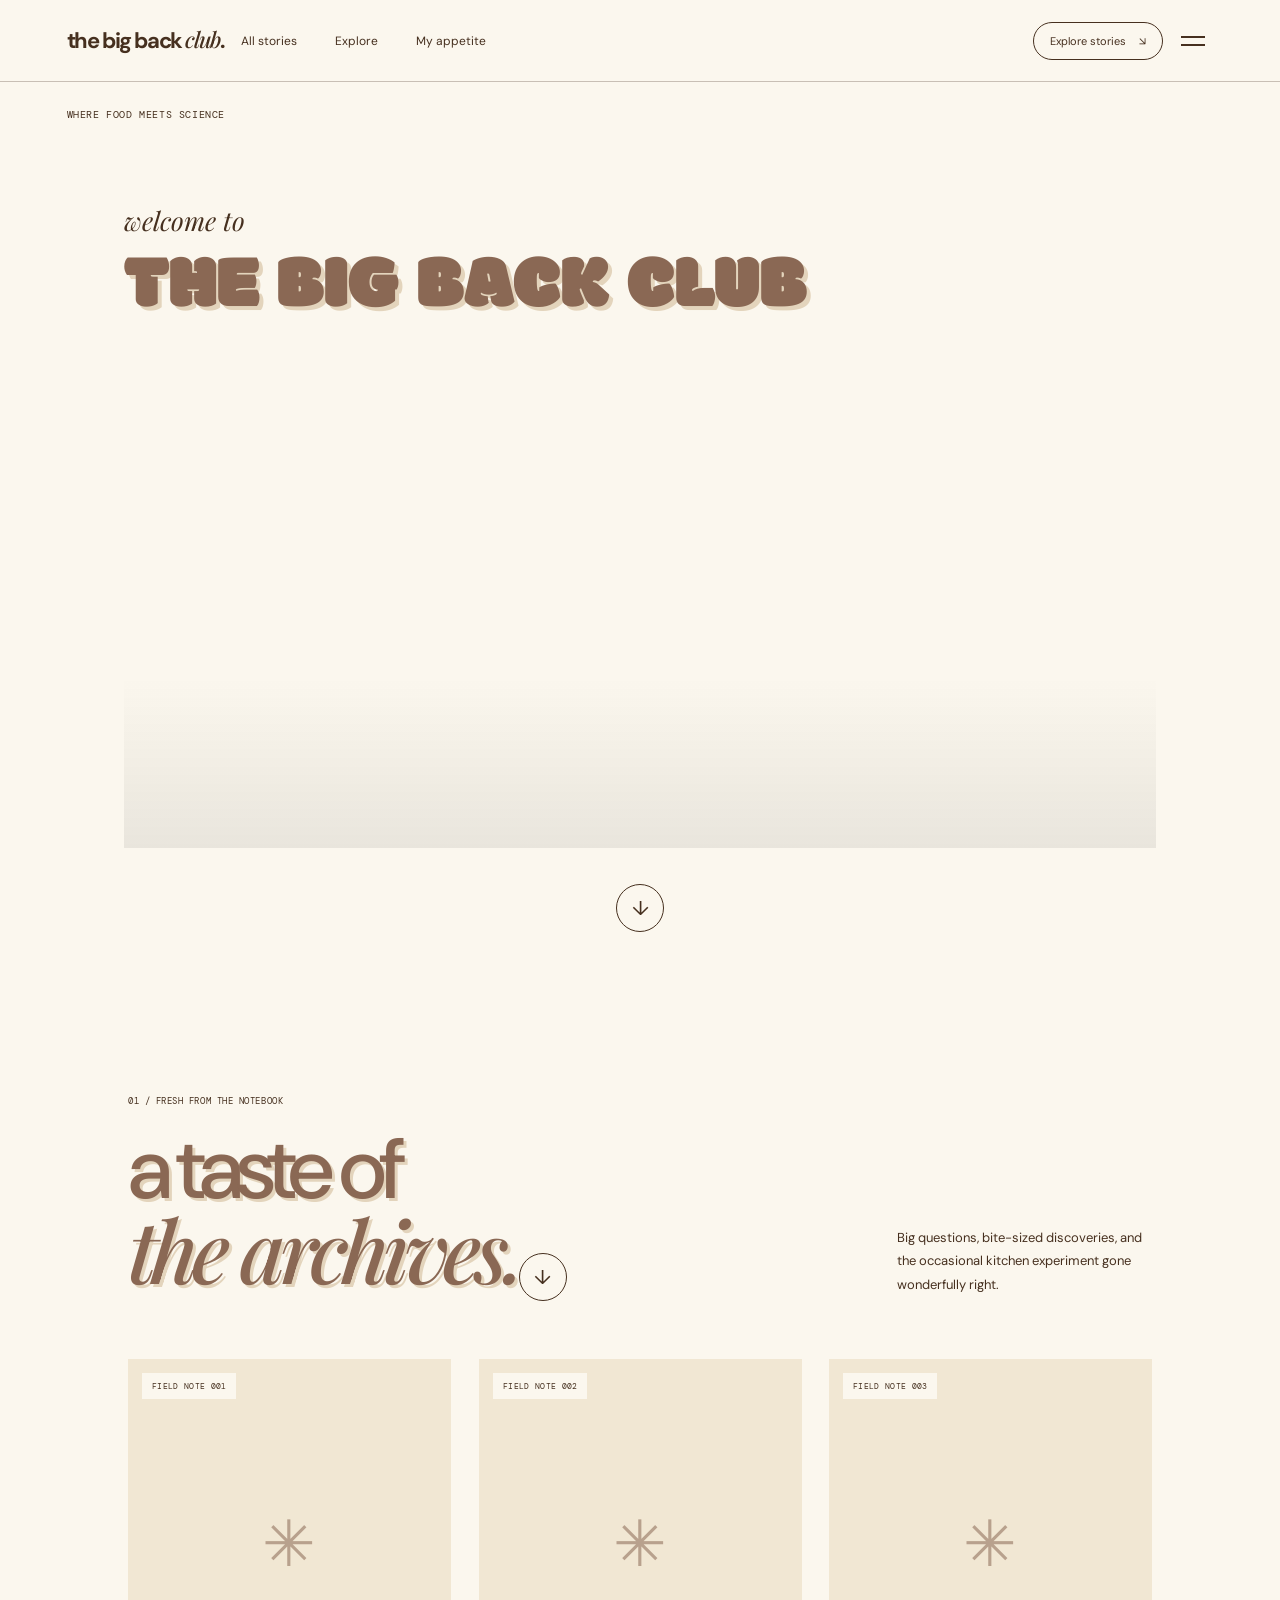
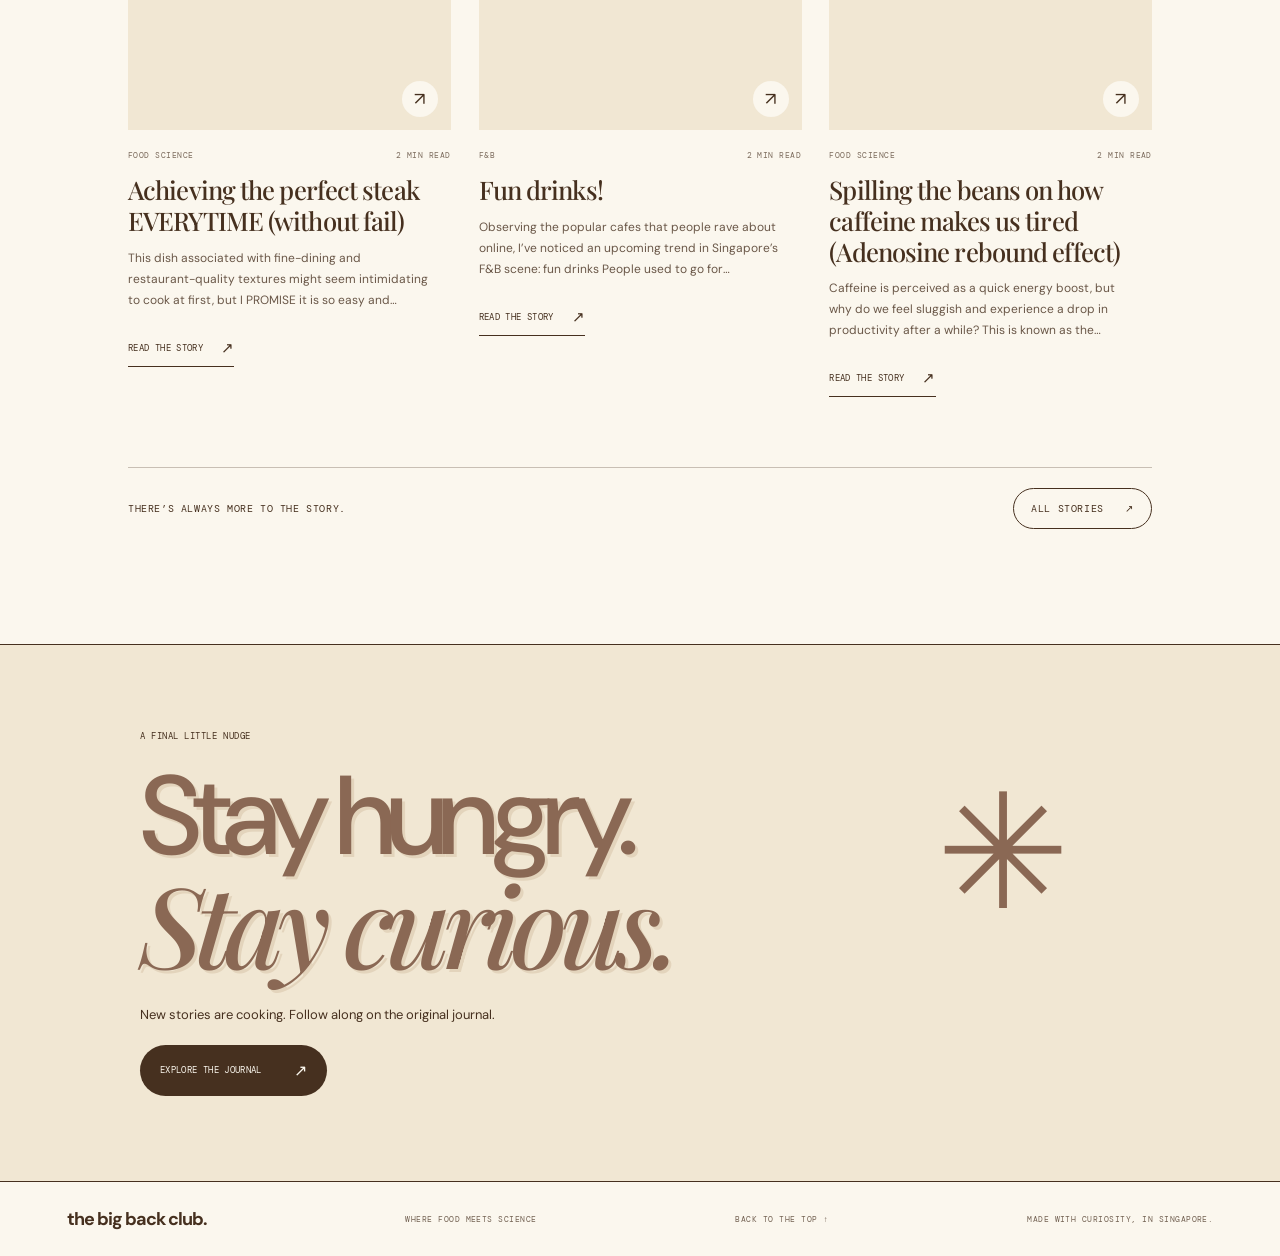
==== commit dc835724: "Bundle a snapshot of the live journal so first-ever visits render real stories instantly posts-snaps" ====
--- a/index.html
+++ b/index.html
@@ -11,6 +11,7 @@
   <link rel="preconnect" href="https://public-api.wordpress.com">
   <link href="https://fonts.googleapis.com/css2?family=DM+Mono:wght@400;500&family=DM+Sans:wght@400;500;600;700&family=Playfair+Display:ital,wght@0,500;0,600;0,700;1,500;1,600&family=Modak&family=Reenie+Beanie&display=swap" rel="stylesheet">
   <link rel="stylesheet" href="styles.css">
+  <script src="posts-snapshot.js" defer></script>
   <script src="script.js" defer></script>
 </head>
 <body>
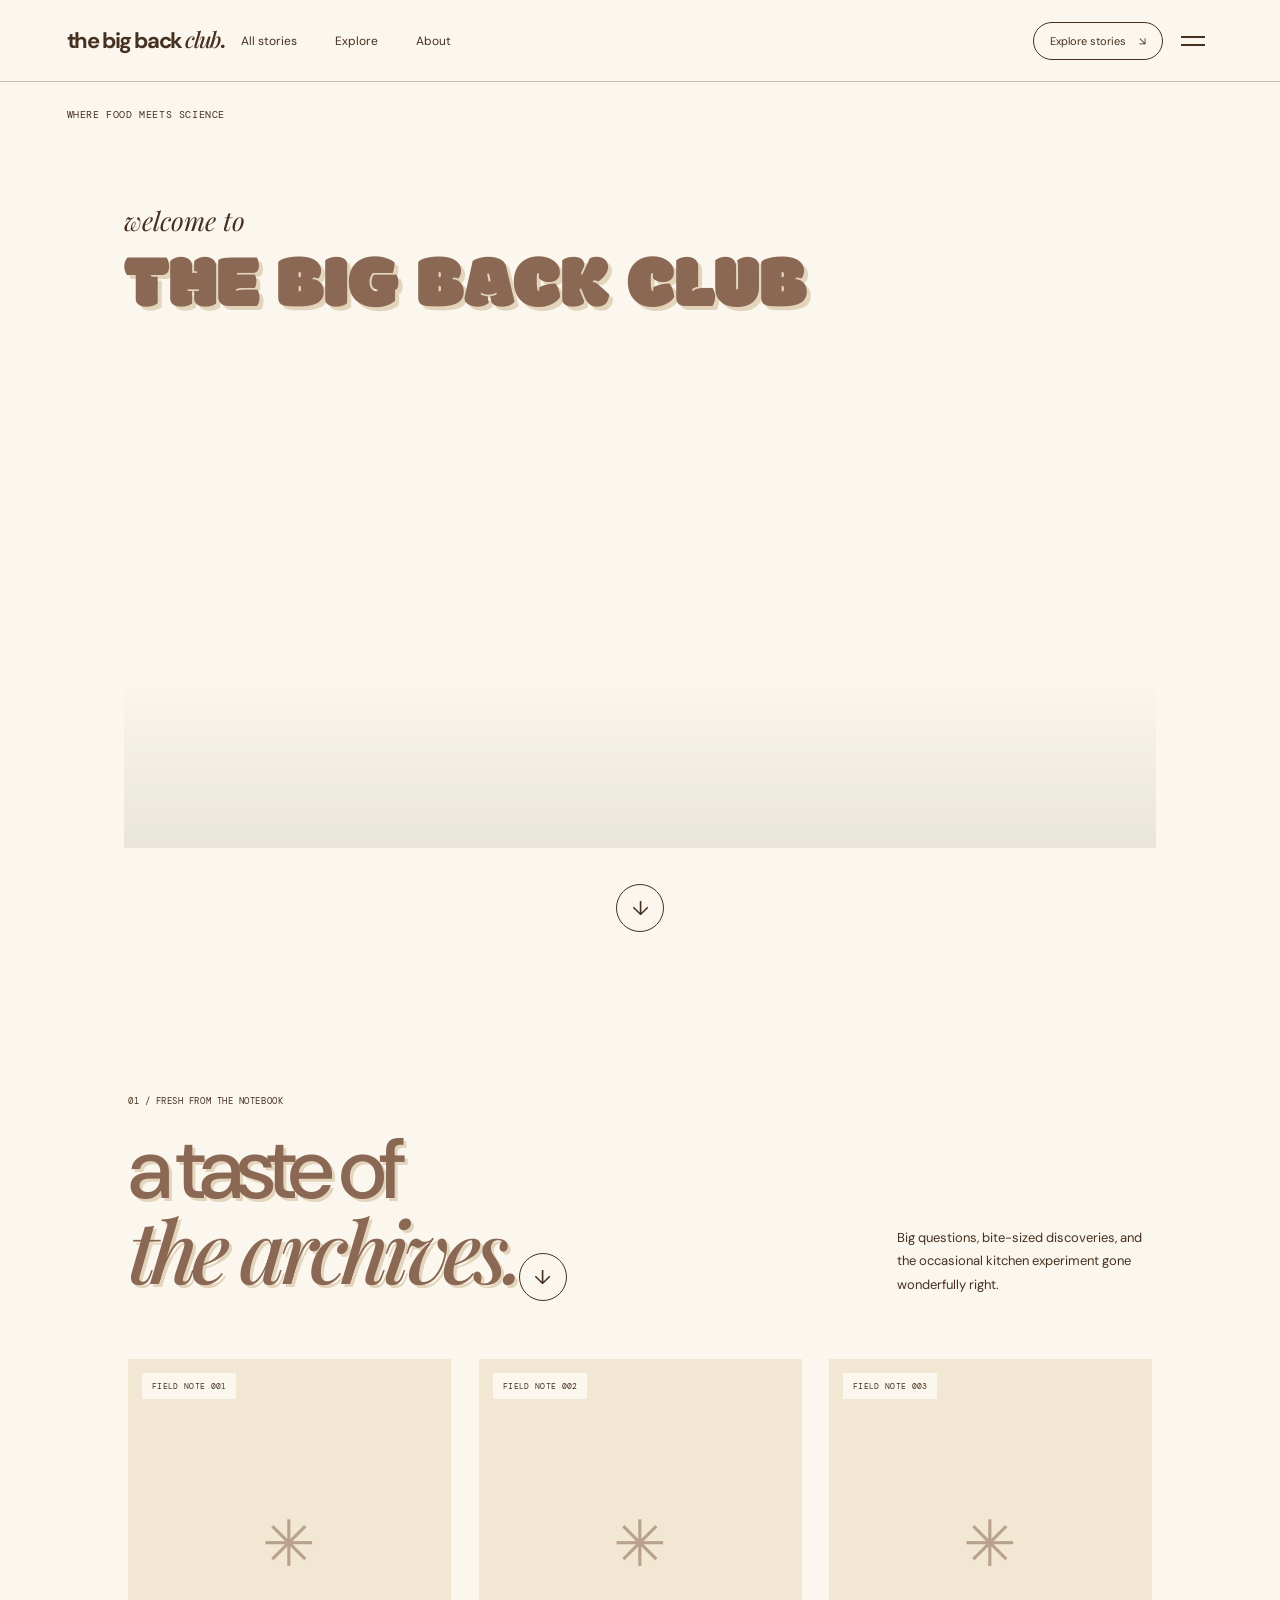
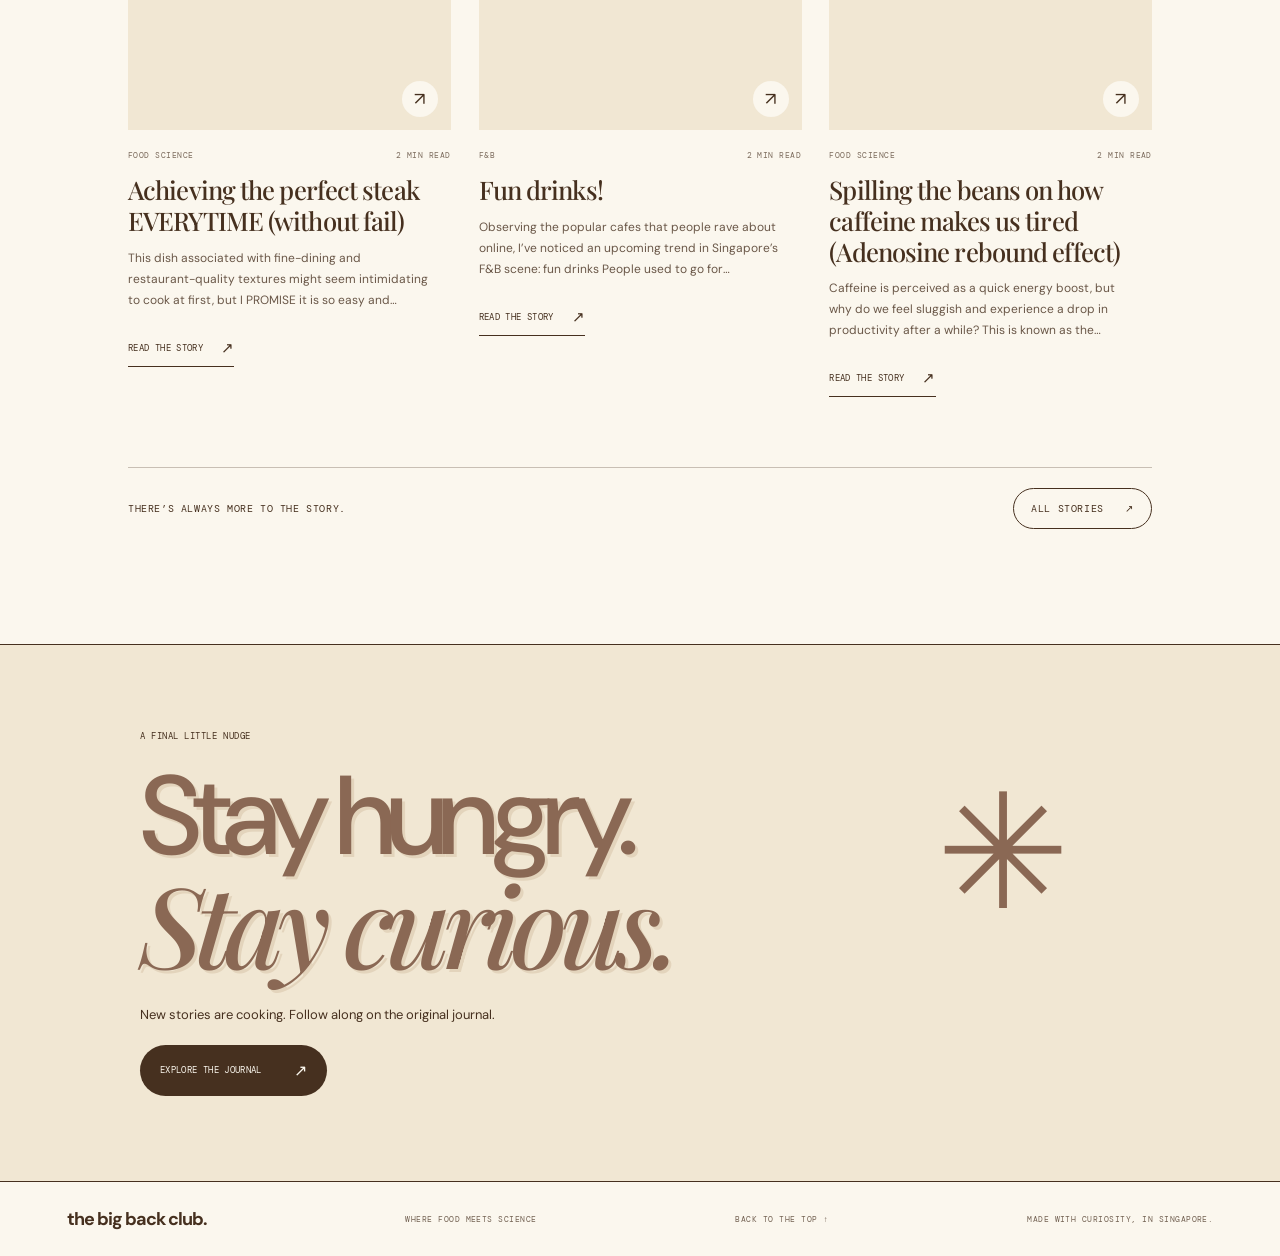
==== commit e22a0a37: "Simplify the about page: drop the stamp, slogan and labels Angela disliked Removes the TBBC/EST. SIN" ====
--- a/index.html
+++ b/index.html
@@ -27,7 +27,7 @@
         </div>
       </div>
       <a href="explore.html">Explore</a>
-      <a href="about.html">My appetite</a>
+      <a href="about.html">About</a>
     </nav>
     <a class="header-cta" href="archive.html">Explore stories <span>↘</span></a>
     <button class="menu-toggle" aria-label="Open navigation" aria-expanded="false"><span></span><span></span></button>
--- a/styles.css
+++ b/styles.css
@@ -192,3 +192,7 @@
 .archive-skeleton .skeleton-line.short{width:55%}
 @keyframes skeleton-pulse{50%{opacity:.4}}
 @media(prefers-reduced-motion:reduce){.archive-skeleton .skeleton-image,.archive-skeleton .skeleton-line{animation:none}}
+
+
+/* Simpler about page: stamp, slogan and aside removed; single readable column */
+#about-page .about-strip{display:block;max-width:720px}
